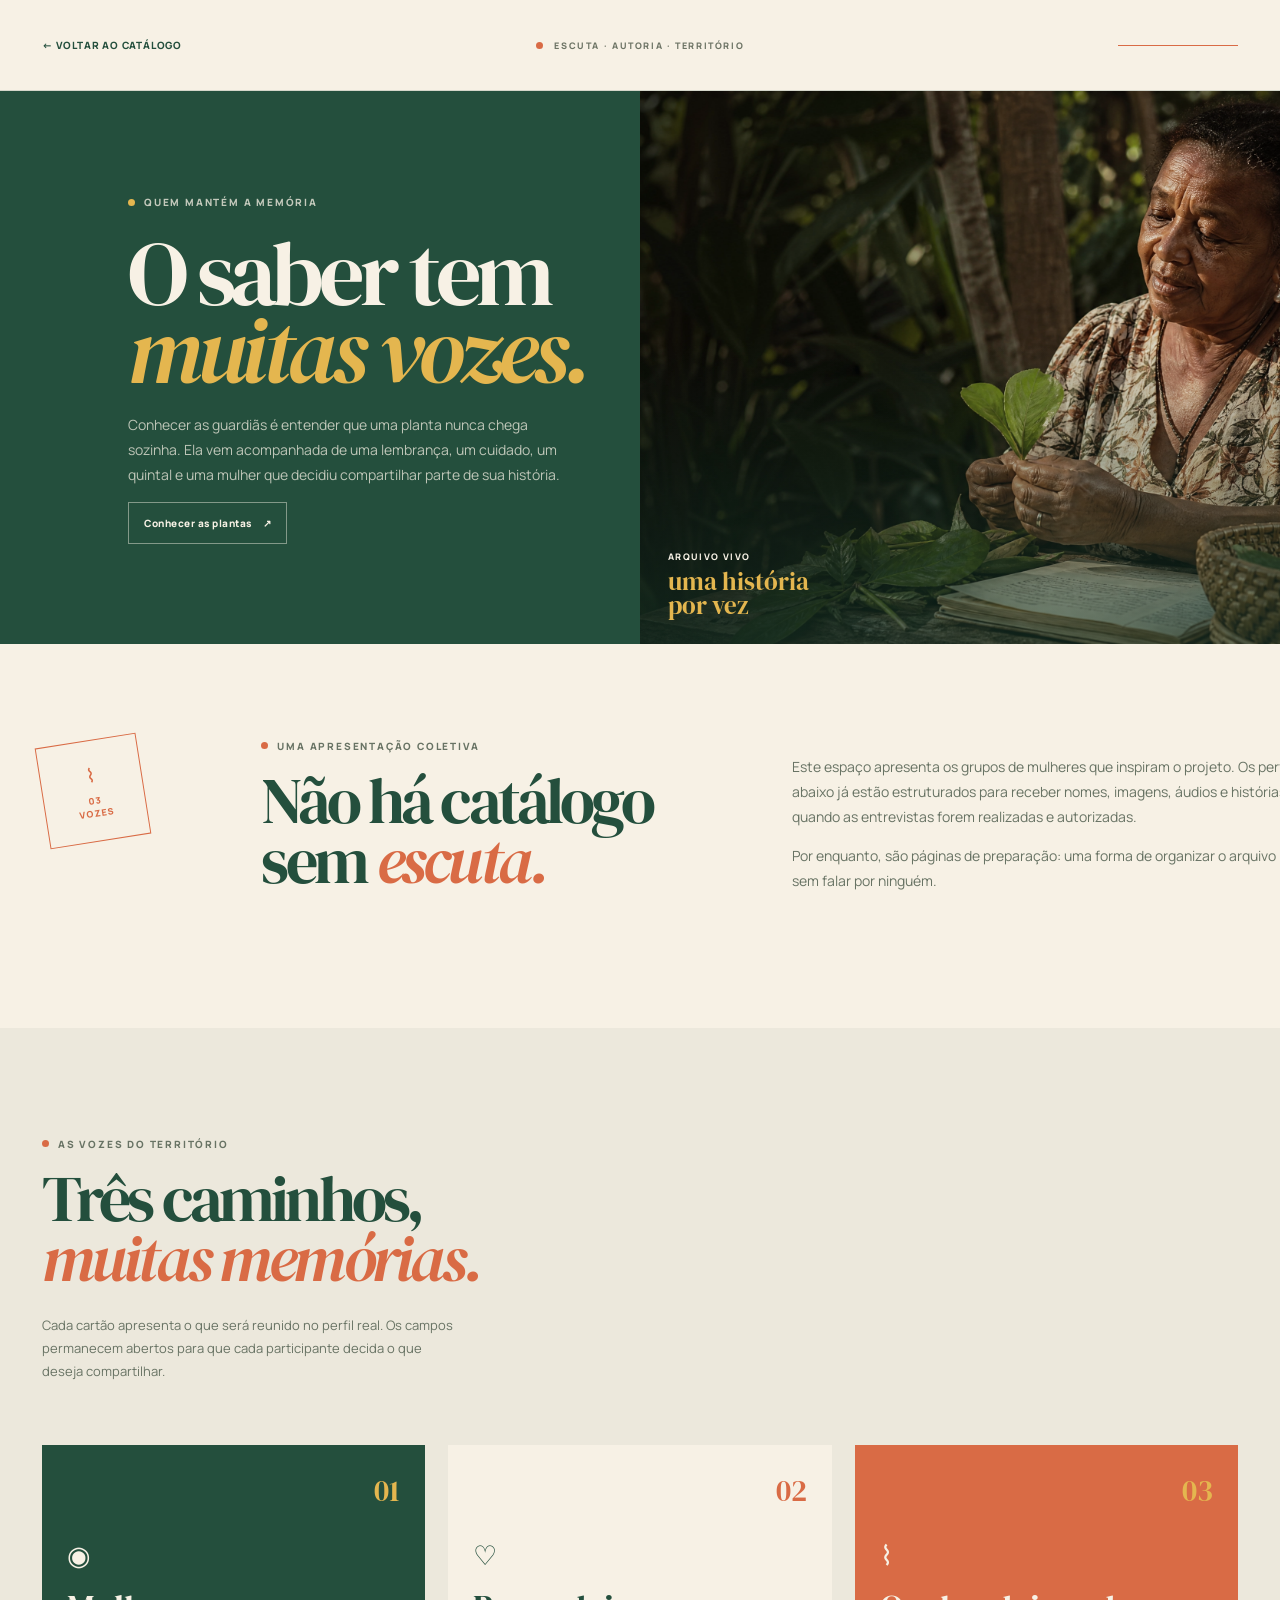
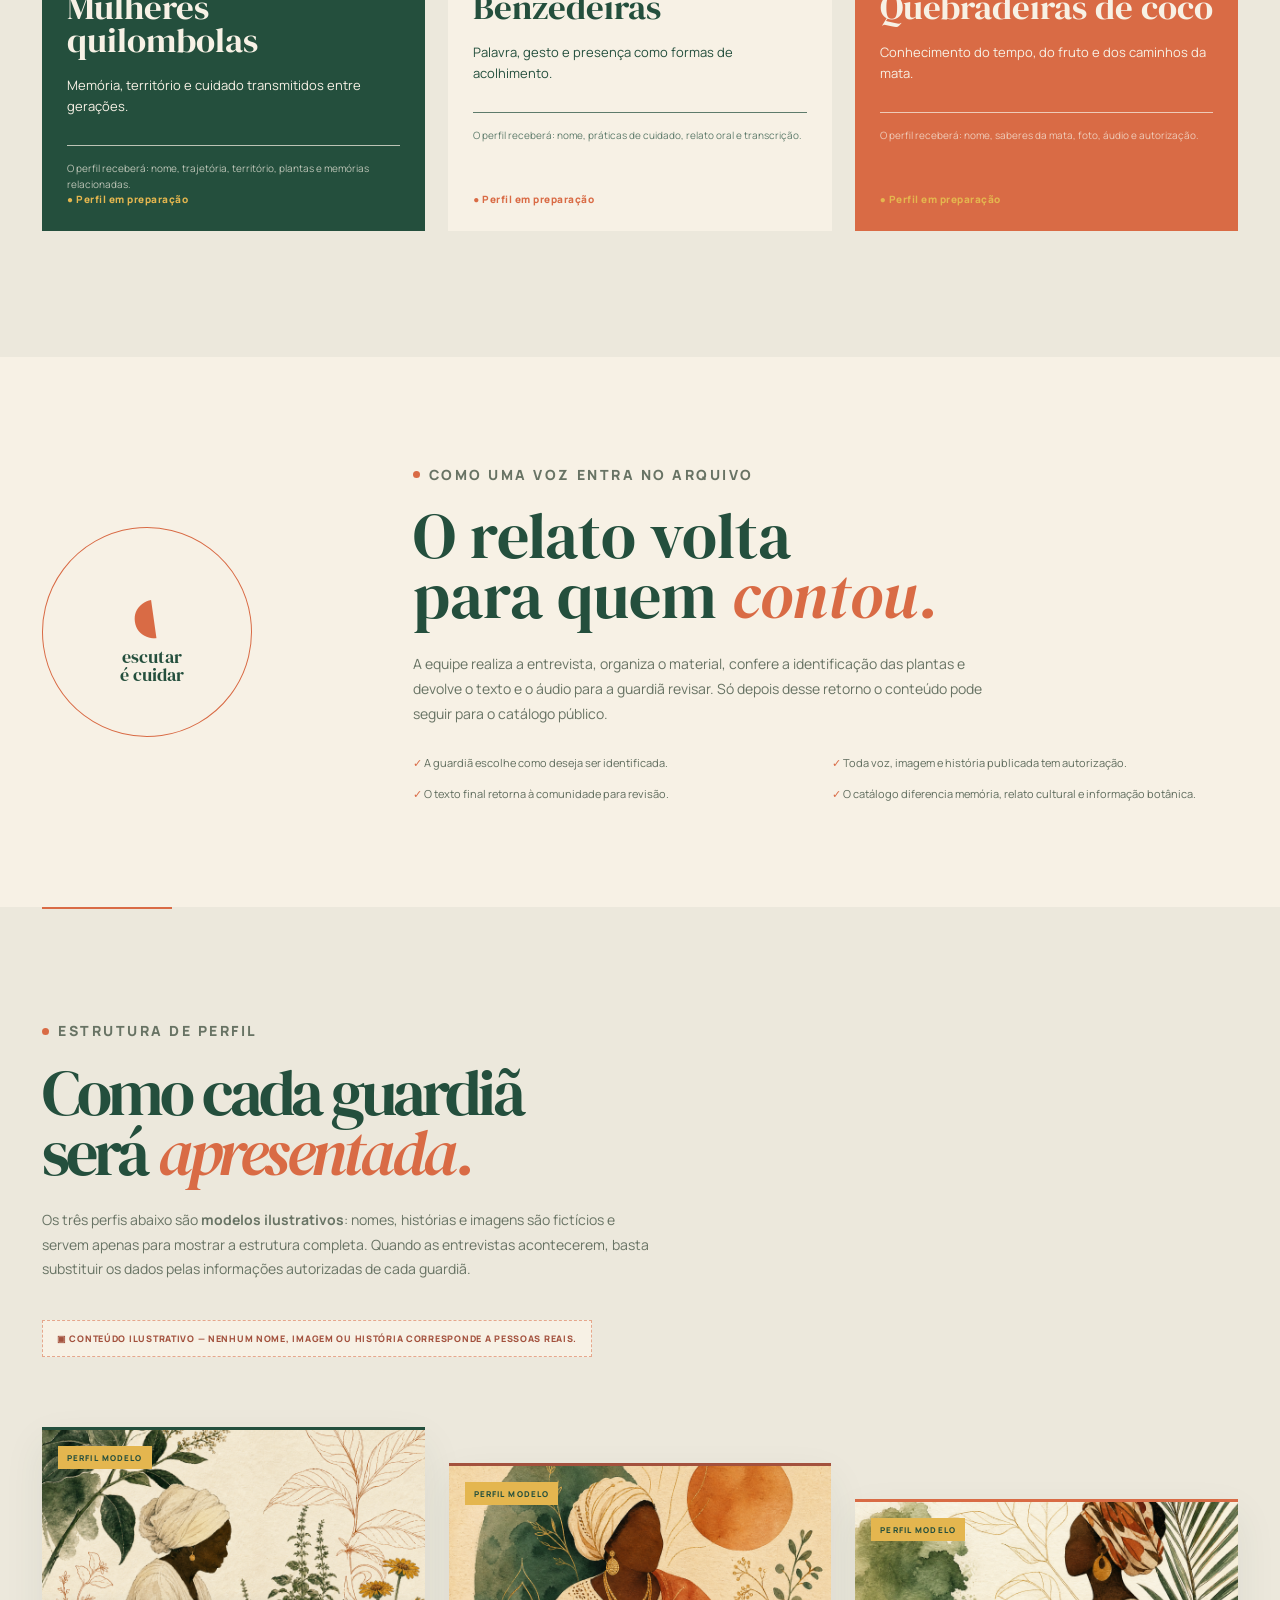
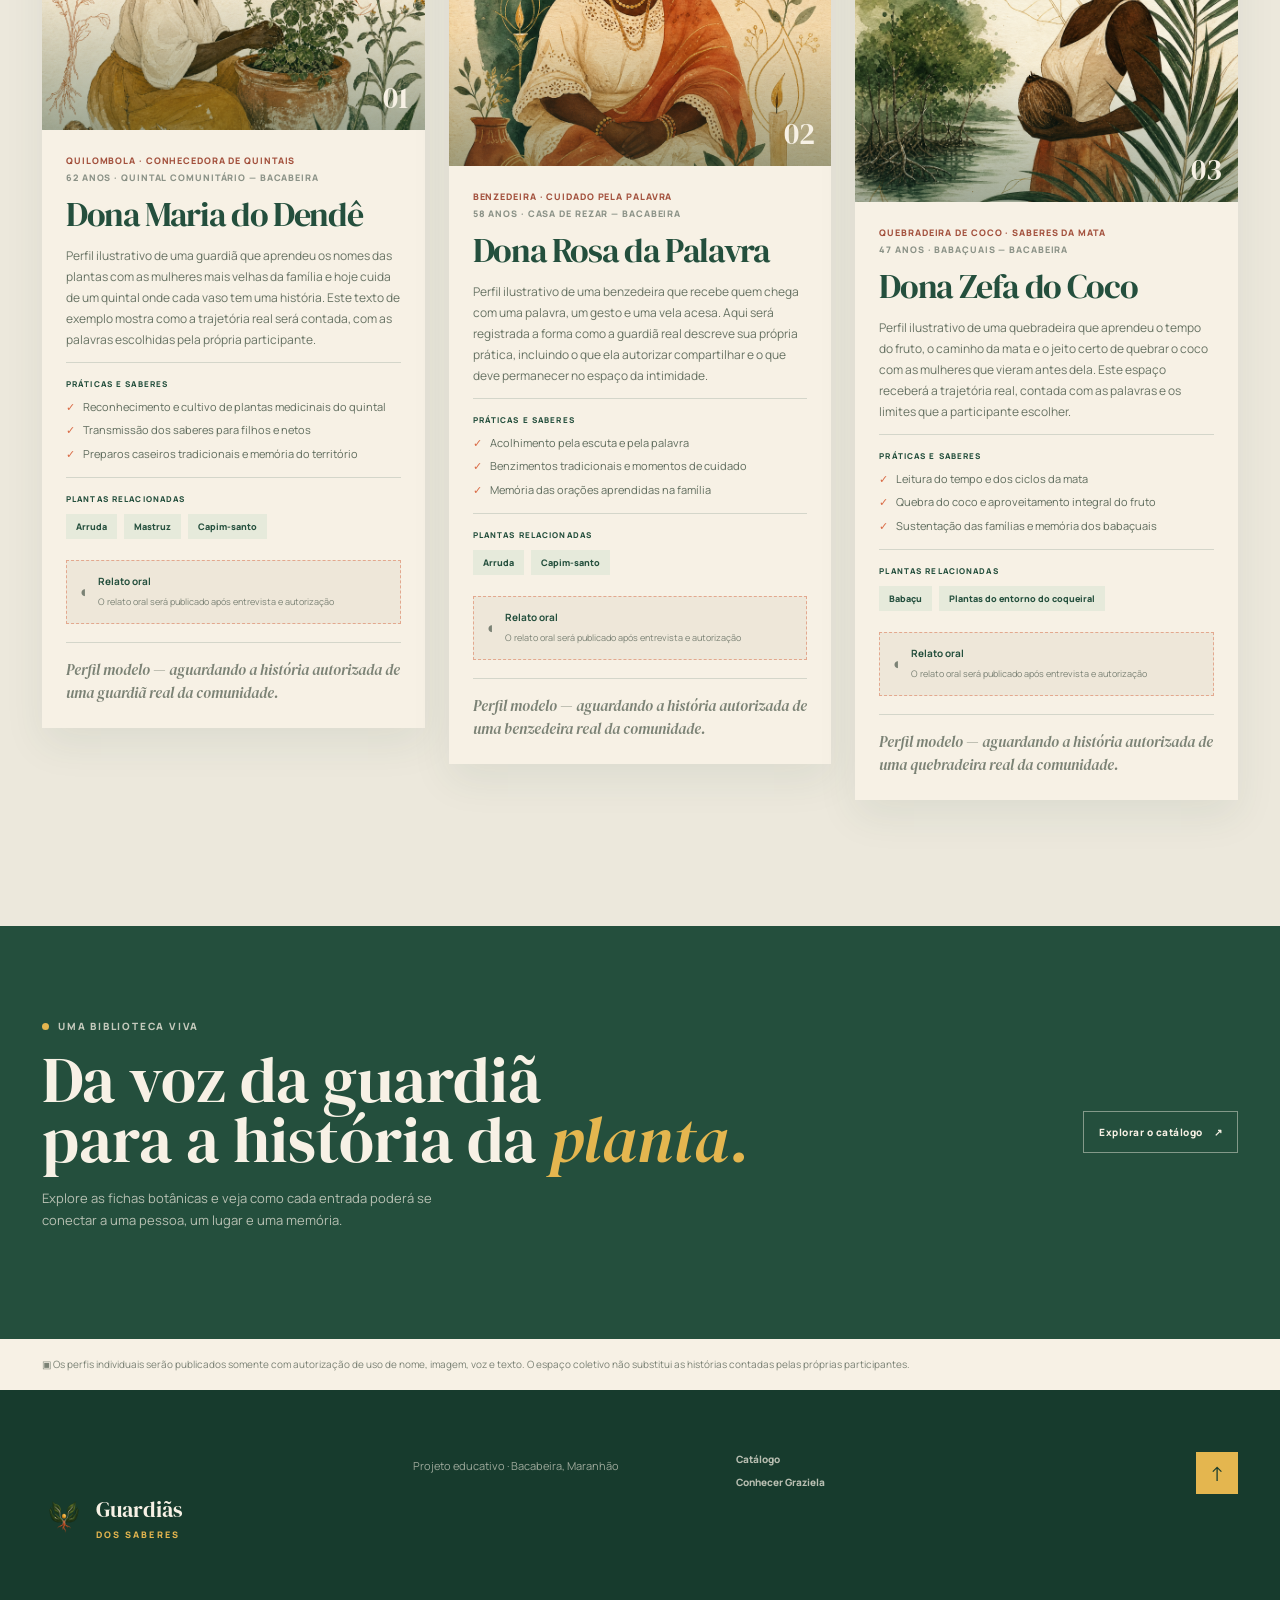
==== guardias.html @ c17b9c94 "primeiro commit do projeto guardias" ====
<!doctype html>
<html lang="pt-BR">
  <head>
    <meta charset="UTF-8" />
    <meta name="viewport" content="width=device-width, initial-scale=1" />
    <meta name="description" content="Perfis e saberes das Guardiãs dos Saberes." />
    <title>As Guardiãs · Guardiãs dos Saberes</title>
    <link rel="preconnect" href="https://fonts.googleapis.com" />
    <link rel="preconnect" href="https://fonts.gstatic.com" crossorigin />
    <link href="https://fonts.googleapis.com/css2?family=DM+Serif+Display:ital@0;1&family=Manrope:wght@400;500;600;700;800&display=swap" rel="stylesheet" />
    <link rel="stylesheet" href="css/style.css" />
  </head>
  <body data-page="guardias">
    <header class="sub-header"><a href="index.html" class="back-link">← Voltar ao catálogo</a><span><i></i> Escuta · autoria · território</span><b></b></header>
    <main>
      <section class="sub-hero guardias-hero">
        <div><p class="eyebrow eyebrow-light"><i></i> Quem mantém a memória</p><h1>O saber tem<br /><em>muitas vozes.</em></h1><p>Conhecer as guardiãs é entender que uma planta nunca chega sozinha. Ela vem acompanhada de uma lembrança, um cuidado, um quintal e uma mulher que decidiu compartilhar parte de sua história.</p><a class="outline-button" href="index.html#catalogo">Conhecer as plantas <span>↗</span></a></div>
        <figure><img src="assets/guardias-hero.jpg" alt="Mulher segurando uma folha em um quintal" /><figcaption><span>ARQUIVO VIVO</span><strong>uma história<br />por vez</strong></figcaption></figure>
      </section>

      <section class="guardias-intro"><div class="intro-seal">⌇<br /><span>03<br />VOZES</span></div><div><p class="eyebrow"><i></i> Uma apresentação coletiva</p><h2>Não há catálogo<br />sem <em>escuta.</em></h2></div><div><p>Este espaço apresenta os grupos de mulheres que inspiram o projeto. Os perfis abaixo já estão estruturados para receber nomes, imagens, áudios e histórias quando as entrevistas forem realizadas e autorizadas.</p><p>Por enquanto, são páginas de preparação: uma forma de organizar o arquivo sem falar por ninguém.</p></div></section>

      <!-- CARTÕES COLETIVOS: altere os textos gerais dos grupos nesta área. -->
      <section class="voices-section"><div class="section-copy"><p class="eyebrow"><i></i> As vozes do território</p><h2>Três caminhos,<br /><em>muitas memórias.</em></h2><p>Cada cartão apresenta o que será reunido no perfil real. Os campos permanecem abertos para que cada participante decida o que deseja compartilhar.</p></div><div class="voice-cards"><article class="voice-card green"><b>01</b><span>◉</span><h3>Mulheres quilombolas</h3><p>Memória, território e cuidado transmitidos entre gerações.</p><small>O perfil receberá: nome, trajetória, território, plantas e memórias relacionadas.</small><em>● Perfil em preparação</em></article><article class="voice-card paper"><b>02</b><span>♡</span><h3>Benzedeiras</h3><p>Palavra, gesto e presença como formas de acolhimento.</p><small>O perfil receberá: nome, práticas de cuidado, relato oral e transcrição.</small><em>● Perfil em preparação</em></article><article class="voice-card clay"><b>03</b><span>⌇</span><h3>Quebradeiras de coco</h3><p>Conhecimento do tempo, do fruto e dos caminhos da mata.</p><small>O perfil receberá: nome, saberes da mata, foto, áudio e autorização.</small><em>● Perfil em preparação</em></article></div></section>

      <section class="listening-section"><div class="listening-mark">◖<span>escutar<br />é cuidar</span></div><div><p class="eyebrow"><i></i> Como uma voz entra no arquivo</p><h2>O relato volta<br />para quem <em>contou.</em></h2><p>A equipe realiza a entrevista, organiza o material, confere a identificação das plantas e devolve o texto e o áudio para a guardiã revisar. Só depois desse retorno o conteúdo pode seguir para o catálogo público.</p><div class="principles"><span>✓ A guardiã escolhe como deseja ser identificada.</span><span>✓ Toda voz, imagem e história publicada tem autorização.</span><span>✓ O texto final retorna à comunidade para revisão.</span><span>✓ O catálogo diferencia memória, relato cultural e informação botânica.</span></div></div></section>

      <!-- ==========================================================
        PERFIS MODELO
        NÃO coloque um cartão novo manualmente neste HTML. O JavaScript
        cria todos os perfis a partir do array MODEL_PROFILES em js/app.js.
        Para adicionar uma guardiã, copie um objeto nesse array.
      =========================================================== -->
      <section class="profiles-section" id="perfis"><div class="profiles-heading"><p class="eyebrow"><i></i> Estrutura de perfil</p><h2>Como cada guardiã<br />será <em>apresentada.</em></h2><p>Os três perfis abaixo são <strong>modelos ilustrativos</strong>: nomes, histórias e imagens são fictícios e servem apenas para mostrar a estrutura completa. Quando as entrevistas acontecerem, basta substituir os dados pelas informações autorizadas de cada guardiã.</p><span>▣ Conteúdo ilustrativo — nenhum nome, imagem ou história corresponde a pessoas reais.</span></div><div class="profile-grid" id="profile-grid"></div></section>

      <section class="guardias-cta"><div><p class="eyebrow eyebrow-light"><i></i> Uma biblioteca viva</p><h2>Da voz da guardiã<br />para a história da <em>planta.</em></h2><p>Explore as fichas botânicas e veja como cada entrada poderá se conectar a uma pessoa, um lugar e uma memória.</p></div><a class="outline-button" href="index.html#catalogo">Explorar o catálogo <span>↗</span></a></section>
      <section class="source-note">▣ Os perfis individuais serão publicados somente com autorização de uso de nome, imagem, voz e texto. O espaço coletivo não substitui as histórias contadas pelas próprias participantes.</section>
    </main>
    <footer class="site-footer"><div class="footer-grid"><a class="brand brand-light" href="index.html"><img src="assets/guardias-mark.png" alt="" /><span><strong>Guardiãs</strong><em>dos Saberes</em></span></a><p>Projeto educativo · Bacabeira, Maranhão</p><nav><a href="index.html#catalogo">Catálogo</a><a href="graziela.html">Conhecer Graziela</a></nav><a class="footer-top" href="#">↑</a></div></footer>
    <script src="js/app.js"></script>
  </body>
</html>
---- css/style.css ----
/* ==============================================================
   GUARDIÃS DOS SABERES — FOLHA DE ESTILOS
   Paleta e identidade visual: altere as variáveis abaixo para mudar
   cores globais. Os blocos seguintes estão organizados por página.
================================================================ */
:root { --forest:#244f3d; --deep:#173b2d; --paper:#f7f1e5; --mist:#ece8dc; --clay:#d96b45; --seed:#e4b64f; --ink:#5f6c5d; --line:rgba(36,79,61,.16); --serif:"DM Serif Display",Georgia,serif; --sans:"Manrope",Arial,sans-serif; --ease:cubic-bezier(.23,1,.32,1); }
* { box-sizing:border-box; }
[hidden] { display:none !important; }
html { scroll-behavior:smooth; }
body { margin:0; color:var(--forest); background:var(--paper); font-family:var(--sans); -webkit-font-smoothing:antialiased; }
img { max-width:100%; }
a { color:inherit; text-decoration:none; }
button,input { font:inherit; }
button { cursor:pointer; }
.skip-link { position:fixed; top:-60px; left:16px; z-index:99; padding:10px 14px; background:var(--paper); border:1px solid var(--forest); }
.skip-link:focus { top:16px; }
.eyebrow { display:flex; align-items:center; gap:9px; margin:0; color:#687364; font-size:10px; font-weight:800; letter-spacing:.18em; line-height:1.2; text-transform:uppercase; }
.eyebrow i { width:7px; height:7px; display:block; flex:0 0 auto; border-radius:50%; background:var(--clay); }
.eyebrow-light { color:rgba(247,241,229,.76); }.eyebrow-light i { background:var(--seed); }
.text-link { display:inline-flex; align-items:center; gap:8px; padding:0; border:0; background:transparent; color:var(--clay); font-size:11px; font-weight:900; letter-spacing:.06em; }.text-link:hover { gap:12px; color:var(--forest); }
.outline-button,.primary-button { display:inline-flex; align-items:center; gap:11px; padding:13px 15px; border:1px solid rgba(247,241,229,.45); color:var(--paper); font-size:10px; font-weight:900; letter-spacing:.05em; }.outline-button:hover,.primary-button:hover { background:var(--seed); border-color:var(--seed); color:var(--deep); }

/* ==============================================================
   CABEÇALHO E NAVEGAÇÃO
================================================================ */
.site-header { background:var(--paper); position:relative; z-index:20; }.top-note { height:28px; display:flex; justify-content:center; align-items:center; gap:13px; color:#69725f; font-size:9px; font-weight:800; letter-spacing:.22em; text-transform:uppercase; }.top-note span { width:30px; height:1px; background:var(--clay); }.top-note span:last-child { width:50px; opacity:.4; }
.nav-shell { min-height:84px; max-width:1380px; margin:auto; padding:15px 42px 17px; display:flex; align-items:center; gap:28px; border-bottom:1px solid var(--line); }.brand { display:inline-flex; align-items:center; gap:10px; }.brand img { width:44px; height:44px; object-fit:contain; }.brand span { display:flex; flex-direction:column; line-height:.9; }.brand strong { font:400 22px var(--serif); }.brand em { margin-top:7px; color:var(--clay); font-size:9px; font-style:normal; font-weight:800; letter-spacing:.23em; text-transform:uppercase; }.main-nav { display:flex; align-items:center; gap:25px; margin-left:auto; }.main-nav a { color:#5f6c5d; font-size:10px; font-weight:800; letter-spacing:.05em; }.main-nav a:hover { color:var(--clay); }.main-nav b { color:var(--clay); font-size:9px; }.nav-cta { padding:12px 15px; background:var(--forest); color:var(--paper); font-size:10px; font-weight:800; letter-spacing:.05em; }.nav-cta:hover { background:var(--clay); }.nav-toggle { display:none; border:0; background:transparent; color:var(--forest); font-size:25px; }

/* ==============================================================
   PÁGINA INICIAL — HERO E INTRODUÇÃO
================================================================ */
.hero { min-height:690px; display:grid; grid-template-columns:47% 53%; background:var(--forest); color:var(--paper); }.hero-copy { padding:106px 6vw 84px max(42px,calc((100vw - 1296px)/2)); }.hero h1,.intro-section h2,.section-head h2,.guardians-callout h2,.method-head h2,.graziela-callout h2 { margin:30px 0 23px; max-width:590px; font:400 clamp(54px,6.2vw,91px)/.91 var(--serif); letter-spacing:-.055em; }.hero h1 em,.section-head h2 em,.guardians-callout h2 em,.method-head h2 em,.graziela-callout h2 em { color:var(--seed); font-style:italic; }.hero-text { max-width:410px; margin:0; color:rgba(247,241,229,.75); font-size:14px; line-height:1.75; }.hero-link { display:inline-flex; align-items:center; gap:14px; margin-top:45px; color:var(--paper); font-size:11px; font-weight:900; letter-spacing:.07em; }.hero-link span { width:36px; height:36px; display:grid; place-items:center; border:1px solid rgba(247,241,229,.42); font-size:22px; }.hero-link:hover span { background:var(--seed); border-color:var(--seed); color:var(--forest); }
.hero-photo { position:relative; min-height:690px; overflow:hidden; background:#b8c0a7; }.hero-photo>img { width:100%; height:100%; position:absolute; inset:0; object-fit:cover; object-position:54% center; filter:saturate(.82) contrast(.97); }.hero-photo-shade { position:absolute; inset:0; background:linear-gradient(90deg,rgba(36,79,61,.54),transparent 38%),linear-gradient(0deg,rgba(18,44,33,.42),transparent 35%); }.hero-leaf { position:absolute; top:12%; right:25%; color:var(--paper); font-size:52px; transform:rotate(-23deg); }.hero-caption { position:absolute; left:40px; bottom:42px; display:flex; align-items:end; gap:12px; font-size:10px; font-weight:900; letter-spacing:.08em; text-transform:uppercase; }.hero-caption b { color:var(--seed); font:400 24px var(--serif); }.hero-stat { position:absolute; right:0; bottom:0; width:215px; padding:23px 24px 20px; background:var(--paper); color:var(--forest); }.hero-stat small { color:#6d7465; font-size:9px; font-weight:800; letter-spacing:.14em; text-transform:uppercase; }.hero-stat strong { display:block; margin:18px 0; font-size:10px; letter-spacing:.06em; text-transform:uppercase; }.hero-stat strong b { margin-right:9px; color:var(--clay); font:400 47px/.75 var(--serif); letter-spacing:-.05em; }.hero-stat span { display:block; padding-top:12px; border-top:1px solid var(--line); color:#6d7465; font-size:9px; font-weight:800; }
.intro-section { max-width:1280px; margin:auto; padding:102px 42px 108px; display:grid; grid-template-columns:17% 42% 41%; align-items:start; }.intro-seal { width:102px; height:102px; display:grid; place-content:center; text-align:center; border:1px solid var(--clay); color:var(--clay); font-size:19px; transform:rotate(-9deg); }.intro-seal span { margin-top:6px; font-size:9px; font-weight:900; letter-spacing:.12em; }.intro-section h2 { margin:18px 0 0; color:var(--forest); font-size:clamp(38px,4.1vw,59px); }.intro-copy { max-width:415px; padding-top:10px; }.intro-copy p { margin:0 0 25px; color:#687364; font-size:15px; line-height:1.8; }

/* ==============================================================
   CATÁLOGO — o conteúdo dos cartões é criado em js/app.js
================================================================ */
.catalog-section { position:relative; padding:108px max(42px,calc((100vw - 1296px)/2)) 120px; background:var(--mist); }.catalog-section:before,.profiles-section:before,.timeline-section:before { content:""; position:absolute; top:0; left:max(42px,calc((100vw - 1296px)/2)); width:130px; border-top:2px solid var(--clay); }.section-head { display:flex; justify-content:space-between; align-items:end; }.section-head h2 { margin:18px 0 0; color:var(--forest); font-size:clamp(46px,5.2vw,75px); }.section-head h2 em { color:var(--clay); }.section-aside { color:#6d7465; font-size:10px; font-weight:900; letter-spacing:.14em; line-height:1.4; text-align:right; text-transform:uppercase; }.section-aside b { color:var(--clay); font:400 29px var(--serif); }
.catalog-toolbar { display:flex; justify-content:space-between; gap:30px; margin:63px 0 34px; padding-bottom:15px; border-bottom:1px solid var(--line); }.search-box { min-width:min(100%,420px); display:flex; align-items:center; gap:12px; color:var(--forest); }.search-box span { font-size:22px; }.search-box input { width:100%; border:0; outline:0; background:transparent; color:var(--forest); font-size:12px; }.search-box input::placeholder { color:#8b9287; }.search-box button { border:0; background:transparent; color:#7b8275; font-size:22px; }.filter-tabs { display:flex; gap:20px; overflow:auto; }.filter-tabs button { padding:8px 0; border:0; border-bottom:2px solid transparent; background:transparent; color:#7b8275; font-size:10px; font-weight:900; letter-spacing:.08em; white-space:nowrap; }.filter-tabs button.active { border-color:var(--clay); color:var(--forest); }
.catalog-grid { display:grid; grid-template-columns:repeat(3,minmax(0,1fr)); gap:22px; }.plant-card { min-width:0; background:var(--paper); transition:transform .25s var(--ease),box-shadow .25s var(--ease); }.plant-card:nth-child(2) { margin-top:38px; }.plant-card:nth-child(3) { margin-top:76px; }.plant-card:hover { transform:translateY(-6px); box-shadow:0 18px 35px rgba(36,79,61,.12); }.plant-image { position:relative; height:250px; overflow:hidden; background:#b8c0a7; }.plant-image img { width:100%; height:100%; object-fit:cover; transition:transform .45s var(--ease); }.plant-card:hover .plant-image img { transform:scale(1.03); }.plant-image:after { content:""; position:absolute; inset:0; background:linear-gradient(0deg,rgba(23,59,45,.52),transparent 45%); }.plant-image small { position:absolute; z-index:1; top:18px; left:19px; color:var(--paper); font-size:9px; font-weight:900; letter-spacing:.18em; }.plant-open { position:absolute; z-index:1; right:16px; bottom:16px; width:38px; height:38px; border:0; background:var(--paper); color:var(--forest); font-size:18px; }.plant-open:hover { background:var(--clay); color:var(--paper); }.plant-body { padding:23px 24px 26px; }.plant-meta { display:flex; justify-content:space-between; gap:12px; align-items:center; }.status { padding:5px 8px; font-size:8px; font-weight:900; letter-spacing:.08em; text-transform:uppercase; }.status.warm { color:#a05639; background:#f1ddc7; }.status.green { color:#52705a; background:#d7e1d2; }.status.clay { color:#a3513d; background:#ecd2c8; }.plant-meta em { color:#8b9287; font-size:9px; }.plant-body h3 { margin:27px 0 2px; font:400 34px/1 var(--serif); letter-spacing:-.04em; }.scientific { margin:0; color:#7b8275; font-size:12px; font-style:italic; }.plant-body p:not(.scientific) { min-height:66px; margin:20px 0 25px; color:#687364; font-size:12px; line-height:1.65; }.open-link { border:0; background:transparent; color:var(--clay); font-size:11px; font-weight:900; letter-spacing:.06em; }.open-link:hover { color:var(--forest); }.catalog-footer { display:flex; justify-content:space-between; gap:20px; margin-top:47px; padding-top:18px; border-top:1px solid var(--line); color:#7b8275; font-size:9px; letter-spacing:.05em; }.catalog-footer span i { width:7px; height:7px; display:inline-block; margin-right:8px; border-radius:50%; background:var(--clay); }.empty-state { padding:45px; color:#687364; text-align:center; }.empty-state h3 { margin:10px; font:400 28px var(--serif); color:var(--forest); }.empty-state button { border:0; background:transparent; color:var(--clay); font-weight:800; }

/* MODAIS DE PLANTA E QR CODE */
.modal-backdrop { position:fixed; z-index:70; inset:0; display:grid; place-items:center; padding:25px; background:rgba(16,39,29,.72); backdrop-filter:blur(8px); }.plant-modal { width:min(900px,100%); max-height:calc(100vh - 50px); display:grid; grid-template-columns:43% 57%; position:relative; overflow:auto; background:var(--paper); box-shadow:0 25px 80px rgba(12,31,23,.4); }.modal-close { position:absolute; z-index:4; top:15px; right:15px; width:36px; height:36px; border:0; background:var(--paper); color:var(--forest); font-size:23px; }.modal-close:hover { background:var(--clay); color:var(--paper); }.plant-modal-image { min-height:500px; position:relative; }.plant-modal-image img { width:100%; height:100%; object-fit:cover; }.plant-modal-image:after { content:""; position:absolute; inset:0; background:linear-gradient(0deg,rgba(23,59,45,.55),transparent 48%); }.plant-modal-image div { position:absolute; z-index:2; left:24px; right:24px; bottom:24px; display:flex; justify-content:space-between; color:var(--paper); font-size:9px; font-weight:900; letter-spacing:.15em; }.plant-modal-image b { padding:13px 9px; background:var(--paper); color:var(--forest); }.plant-modal-content { padding:52px 47px 39px; }.plant-modal-content h2,.qr-modal h2 { margin:22px 0 3px; font:400 54px/.9 var(--serif); letter-spacing:-.05em; }.plant-modal-content h2+em { color:#7b8275; font-size:12px; }.modal-lead { margin:27px 0; color:#687364; font-size:14px; line-height:1.7; }.modal-data { display:grid; grid-template-columns:repeat(2,1fr); gap:13px; padding:18px 0; border-block:1px solid var(--line); }.modal-data div { display:flex; flex-direction:column; gap:7px; }.modal-data span { color:#8b9287; font-size:9px; font-weight:900; letter-spacing:.07em; text-transform:uppercase; }.modal-data b { font-size:11px; line-height:1.35; }.modal-alert { display:flex; gap:11px; margin:22px 0; padding:14px; background:#e6eadb; color:#52705a; font-size:10px; line-height:1.55; }.audio-pending { display:flex; align-items:center; gap:11px; margin:18px 0; padding:13px 14px; border:1px dashed rgba(217,107,69,.5); background:#eee7d9; }.audio-pending b { display:block; font-size:10px; }.audio-pending span { color:#7b8275; font-size:9px; }.audio-pending em { margin-left:auto; color:#a05639; font-size:8px; font-style:normal; font-weight:900; letter-spacing:.1em; }.audio-native { width:100%; margin:18px 0; }.qr-button { display:inline-flex; gap:8px; border:1px solid rgba(36,79,61,.3); padding:12px 14px; background:transparent; color:var(--forest); font-size:10px; font-weight:900; }.qr-button:hover { background:var(--clay); border-color:var(--clay); color:var(--paper); }.qr-modal { position:relative; width:min(410px,100%); padding:47px 38px 34px; background:var(--paper); text-align:center; }.qr-modal h2 { font-size:43px; }.qr-modal h2 em { color:var(--clay); }.qr-modal p { color:#687364; font-size:12px; line-height:1.6; }.qr-modal img { width:220px; max-width:100%; margin:16px auto; }.qr-modal code { display:block; overflow-wrap:anywhere; color:#7b8275; font-size:9px; }.toast { position:fixed; right:20px; bottom:20px; z-index:90; max-width:300px; padding:13px 16px; background:var(--forest); color:var(--paper); font-size:11px; box-shadow:0 14px 35px rgba(0,0,0,.2); opacity:0; transform:translateY(12px); pointer-events:none; transition:.2s var(--ease); }.toast.show { opacity:1; transform:translateY(0); }

/* CHAMADAS DA PÁGINA INICIAL */
.guardians-callout { display:grid; grid-template-columns:42% 58%; background:var(--deep); color:var(--paper); }.guardians-callout>div:first-child { padding:102px max(42px,calc((100vw - 1296px)/2)) 99px; }.guardians-callout h2 { font-size:clamp(52px,5.2vw,76px); }.guardians-callout>div:first-child>p:not(.eyebrow) { max-width:350px; color:rgba(247,241,229,.67); font-size:13px; line-height:1.78; }.voice-strip { display:grid; grid-template-columns:repeat(3,1fr); align-items:end; gap:15px; padding:50px max(42px,calc((100vw - 1296px)/2)) 50px 0; background:rgba(255,255,255,.025); }.voice-strip article { min-height:306px; padding:24px 21px; display:flex; flex-direction:column; border:1px solid rgba(247,241,229,.24); }.voice-strip article.clay { background:#a9513e; border-color:#a9513e; }.voice-strip b { align-self:end; color:var(--seed); font:400 23px var(--serif); }.voice-strip span { margin-top:28px; color:var(--seed); font-size:28px; }.voice-strip h3 { margin:auto 0 18px; font:400 27px/.96 var(--serif); }.voice-strip h3 em { color:var(--seed); }.voice-strip p { margin:0; padding-top:14px; border-top:1px solid rgba(247,241,229,.3); color:rgba(247,241,229,.64); font-size:10px; line-height:1.55; }
.method-section { max-width:1296px; margin:auto; padding:112px 42px 118px; }.method-head { display:grid; grid-template-columns:27% 35% 38%; align-items:end; }.method-head h2 { margin:18px 0 0; color:var(--forest); font-size:clamp(46px,5vw,70px); }.method-head h2 em { color:var(--clay); }.method-head>p { max-width:350px; margin:0 0 4px 28px; color:#687364; font-size:13px; line-height:1.75; }.method-steps { display:grid; grid-template-columns:repeat(4,1fr); gap:25px; margin-top:74px; }.method-steps article { position:relative; min-height:236px; }.method-steps b { display:block; margin-bottom:39px; color:var(--clay); font:400 22px var(--serif); }.method-steps span { width:58px; height:58px; display:grid; place-items:center; margin-bottom:25px; border:1px solid var(--forest); font-size:23px; }.method-steps h3 { margin:0 0 9px; font:400 27px var(--serif); }.method-steps p { max-width:210px; margin:0; color:#687364; font-size:11px; line-height:1.65; }.method-note { margin-top:62px; padding-top:17px; border-top:1px solid var(--line); color:#6d7465; font-size:10px; }.graziela-callout { min-height:430px; display:grid; grid-template-columns:30% 31% 39%; align-items:center; padding:61px max(42px,calc((100vw - 1296px)/2)); background:#dce1cc; }.graziela-initial { width:270px; height:270px; display:grid; place-items:center; border-radius:50%; background:var(--clay); color:var(--paper); font:italic 138px var(--serif); }.graziela-callout h2 { margin:17px 0 20px; color:var(--forest); font-size:clamp(50px,5.2vw,74px); }.graziela-callout h2 em { color:var(--clay); }.graziela-callout p:not(.eyebrow) { max-width:290px; color:#657061; font-size:13px; line-height:1.7; }.graziela-callout blockquote { margin:0; padding-left:55px; border-left:1px solid var(--line); color:var(--forest); font:400 28px/1.03 var(--serif); }.graziela-callout blockquote small { display:block; margin-top:18px; color:#6d7465; font:800 9px var(--sans); letter-spacing:.08em; text-transform:uppercase; }

/* ==============================================================
   PÁGINA DAS GUARDIÃS
================================================================ */
.sub-header { max-width:1380px; min-height:91px; margin:auto; padding:20px 42px; display:grid; grid-template-columns:1fr auto 1fr; align-items:center; border-bottom:1px solid var(--line); }.back-link { font-size:10px; font-weight:900; letter-spacing:.08em; text-transform:uppercase; }.back-link:hover { color:var(--clay); }.sub-header span { color:#6d7465; font-size:9px; font-weight:900; letter-spacing:.18em; text-transform:uppercase; }.sub-header span i { display:inline-block; width:7px; height:7px; margin-right:8px; border-radius:50%; background:var(--clay); }.sub-header b { justify-self:end; width:120px; border-top:1px solid var(--clay); }.sub-hero { display:grid; grid-template-columns:50% 50%; background:var(--forest); color:var(--paper); }.sub-hero>div { padding:105px max(42px,calc((100vw - 1296px)/2)) 100px 10vw; }.sub-hero h1 { margin:27px 0 23px; font:400 clamp(60px,7vw,92px)/.86 var(--serif); letter-spacing:-.06em; }.sub-hero h1 em { color:var(--seed); }.sub-hero>div>p:not(.eyebrow) { max-width:440px; color:rgba(247,241,229,.73); font-size:14px; line-height:1.8; }.sub-hero figure { min-height:520px; position:relative; margin:0; overflow:hidden; }.sub-hero figure>img { width:100%; height:100%; position:absolute; object-fit:cover; filter:saturate(.8); }.sub-hero figure:after { content:""; position:absolute; inset:0; background:linear-gradient(0deg,rgba(23,59,45,.55),transparent 55%); }.sub-hero figcaption { position:absolute; z-index:2; left:28px; bottom:26px; display:flex; flex-direction:column; gap:7px; }.sub-hero figcaption span { font-size:9px; letter-spacing:.15em; font-weight:900; }.sub-hero figcaption strong { color:var(--seed); font:400 25px/.95 var(--serif); }
.guardias-intro { max-width:1280px; margin:auto; padding:96px 42px 112px; display:grid; grid-template-columns:16% 42% 42%; gap:28px; }.guardias-intro h2,.section-copy h2,.profiles-heading h2 { margin:19px 0 25px; font:400 clamp(42px,5vw,70px)/.94 var(--serif); letter-spacing:-.06em; }.guardias-intro h2 em,.section-copy h2 em,.profiles-heading h2 em { color:var(--clay); }.guardias-intro>div:last-child p { color:#687364; font-size:14px; line-height:1.8; }.voices-section { padding:110px max(42px,calc((100vw - 1296px)/2)) 126px; background:var(--mist); }.section-copy { max-width:600px; }.section-copy>p:last-child { max-width:420px; color:#687364; font-size:13px; line-height:1.75; }.voice-cards { display:grid; grid-template-columns:repeat(3,1fr); gap:23px; margin-top:62px; }.voice-card { min-height:360px; padding:25px; display:flex; flex-direction:column; }.voice-card.green { background:var(--forest); color:var(--paper); }.voice-card.paper { background:var(--paper); color:var(--forest); }.voice-card.clay { background:var(--clay); color:var(--paper); }.voice-card b { align-self:end; color:var(--clay); font:400 30px var(--serif); }.voice-card.green b,.voice-card.clay b { color:var(--seed); }.voice-card>span { margin-top:25px; font-size:27px; }.voice-card h3 { margin:18px 0; font:400 35px/.95 var(--serif); }.voice-card p { min-height:50px; margin:0; font-size:13px; line-height:1.65; }.voice-card small { margin-top:20px; padding-top:15px; border-top:1px solid currentColor; opacity:.72; font-size:10px; line-height:1.55; }.voice-card em { margin-top:auto; color:var(--seed); font-size:10px; font-style:normal; font-weight:900; letter-spacing:.05em; }.voice-card.paper em { color:var(--clay); }.listening-section { max-width:1280px; margin:auto; padding:105px 42px; display:grid; grid-template-columns:31% 69%; align-items:center; }.listening-mark { width:210px; height:210px; display:grid; place-content:center; border:1px solid var(--clay); border-radius:50%; color:var(--clay); text-align:center; font-size:50px; transform:rotate(-8deg); }.listening-mark span { display:block; color:var(--forest); font:400 18px/1 var(--serif); transform:rotate(8deg); }.listening-section h2 { margin:19px 0 24px; font:400 clamp(42px,5vw,70px)/.94 var(--serif); }.listening-section h2 em { color:var(--clay); }.listening-section>div:last-child>p { max-width:600px; color:#687364; font-size:14px; line-height:1.8; }.principles { display:grid; grid-template-columns:repeat(2,1fr); gap:14px; margin-top:28px; }.principles span { color:#5f6c5d; font-size:11px; line-height:1.55; }.principles span::first-letter { color:var(--clay); }
.profiles-section { position:relative; padding:112px max(42px,calc((100vw - 1296px)/2)) 126px; background:var(--mist); }.profiles-heading { max-width:620px; margin-bottom:70px; }.profiles-heading>p { color:#687364; font-size:14px; line-height:1.75; }.profiles-heading>span { display:inline-block; margin-top:24px; padding:11px 14px; border:1px dashed rgba(217,107,69,.55); background:var(--paper); color:#a3513d; font-size:9px; font-weight:900; letter-spacing:.08em; text-transform:uppercase; }.profile-grid { display:grid; grid-template-columns:repeat(3,minmax(0,1fr)); gap:24px; align-items:start; }.profile-card { overflow:hidden; border-top:3px solid var(--forest); background:var(--paper); box-shadow:0 16px 38px rgba(36,79,61,.08); }.profile-card:nth-child(2) { margin-top:36px; border-color:#a3513d; }.profile-card:nth-child(3) { margin-top:72px; border-color:var(--clay); }.profile-photo { height:300px; position:relative; overflow:hidden; }.profile-photo img { width:100%; height:100%; object-fit:cover; object-position:50% 32%; }.profile-photo:after { content:""; position:absolute; inset:0; background:linear-gradient(0deg,rgba(23,59,45,.38),transparent 46%); }.profile-badge,.profile-index { position:absolute; z-index:2; }.profile-badge { top:16px; left:16px; padding:6px 9px; background:var(--seed); font-size:8px; font-weight:900; letter-spacing:.14em; }.profile-index { right:16px; bottom:12px; color:var(--paper); font:400 30px var(--serif); }.profile-body { padding:24px; }.profile-meta { display:flex; flex-direction:column; gap:4px; margin-bottom:14px; color:#a3513d; font-size:9px; font-weight:900; letter-spacing:.1em; text-transform:uppercase; }.profile-meta span:last-child { color:#8b9287; }.profile-body h3 { margin:0 0 14px; font:400 34px/.98 var(--serif); letter-spacing:-.04em; }.profile-bio { color:#687364; font-size:12px; line-height:1.75; }.profile-block { padding:15px 0; border-top:1px solid var(--line); }.profile-block>span { display:block; margin-bottom:10px; font-size:8px; font-weight:900; letter-spacing:.14em; text-transform:uppercase; }.practice { display:flex; gap:8px; margin-top:7px; color:#5f6c5d; font-size:11px; line-height:1.5; }.practice:before { content:"✓"; color:var(--clay); }.plants { display:flex; flex-wrap:wrap; gap:7px; }.plants span { padding:6px 10px; background:#e6eadb; font-size:9px; font-weight:800; }.profile-audio { display:flex; gap:12px; align-items:center; margin:6px 0 18px; padding:13px 14px; border:1px dashed rgba(217,107,69,.5); background:#eee7d9; }.profile-audio b { display:block; font-size:10px; }.profile-audio span { color:#7b8275; font-size:9px; line-height:1.4; }.profile-quote { margin:0; padding-top:16px; border-top:1px solid var(--line); color:#7b8275; font:400 15px/1.5 var(--serif); }.guardias-cta { display:flex; justify-content:space-between; align-items:center; gap:30px; padding:94px max(42px,calc((100vw - 1296px)/2)); background:var(--forest); color:var(--paper); }.guardias-cta h2 { margin:18px 0; font:400 clamp(40px,5vw,65px)/.93 var(--serif); }.guardias-cta h2 em { color:var(--seed); }.guardias-cta p:not(.eyebrow) { max-width:420px; color:rgba(247,241,229,.7); font-size:13px; line-height:1.7; }.source-note { max-width:1280px; margin:auto; padding:18px 42px; color:#7b8275; font-size:10px; line-height:1.55; }

/* ==============================================================
   PÁGINA DE GRAZIELA BARROSO
================================================================ */
.graziela-hero { max-width:1280px; min-height:610px; margin:auto; padding:84px 42px 96px; display:grid; grid-template-columns:14% 42% 44%; align-items:center; }.graziela-seal { width:116px; height:116px; display:grid; place-content:center; border:1px solid var(--clay); color:var(--clay); text-align:center; font-size:22px; transform:rotate(-9deg); }.graziela-seal span { font-size:9px; font-weight:900; letter-spacing:.12em; }.graziela-hero h1 { margin:27px 0 25px; font:400 clamp(72px,9vw,138px)/.8 var(--serif); letter-spacing:-.08em; }.graziela-hero h1 em { color:var(--clay); }.graziela-hero>div:nth-child(2)>p:not(.eyebrow) { max-width:375px; color:#687364; font-size:15px; line-height:1.8; }.graziela-hero figure { min-height:425px; position:relative; margin:0; overflow:hidden; background:var(--deep); }.graziela-hero figure>img { width:100%; height:100%; position:absolute; inset:0; object-fit:cover; object-position:50% 25%; filter:grayscale(1) contrast(1.05) sepia(.16); }.graziela-hero figure>div { position:absolute; inset:0; background:linear-gradient(0deg,rgba(14,36,27,.82),transparent 58%); }.graziela-hero figure:after { content:"GRAZIELA"; position:absolute; z-index:2; top:30px; right:26px; color:rgba(247,241,229,.46); font-size:9px; letter-spacing:.3em; writing-mode:vertical-rl; }.graziela-hero figcaption { position:absolute; z-index:3; left:28px; bottom:25px; display:flex; flex-direction:column; gap:5px; color:var(--paper); font-size:9px; letter-spacing:.1em; text-transform:uppercase; }.graziela-hero figcaption strong { color:var(--seed); font:400 23px var(--serif); letter-spacing:0; }.graziela-hero aside { position:absolute; z-index:3; right:17px; bottom:18px; padding:13px; max-width:150px; background:rgba(247,241,229,.92); color:var(--forest); }.graziela-hero aside span,.graziela-hero aside em { display:block; color:#6d7465; font-size:7px; font-style:normal; line-height:1.45; letter-spacing:.08em; }.graziela-hero aside b { display:block; margin:7px 0; font:400 17px/.95 var(--serif); }.graziela-intro { max-width:1280px; margin:auto; padding:96px 42px 112px; display:grid; grid-template-columns:16% 58% 26%; gap:28px; border-top:1px solid var(--line); }.graziela-intro>div:first-child { display:flex; align-items:center; gap:10px; color:var(--clay); font-size:9px; font-weight:900; letter-spacing:.15em; text-transform:uppercase; }.graziela-intro>div:first-child b { font:400 25px var(--serif); }.graziela-intro h2,.timeline-head h2,.connection-section h2 { margin:19px 0 25px; font:400 clamp(42px,5vw,70px)/.94 var(--serif); letter-spacing:-.06em; }.graziela-intro h2 em,.timeline-head h2 em,.connection-section h2 em { color:var(--clay); }.graziela-intro>div:nth-child(2)>p:not(.eyebrow) { max-width:620px; color:#687364; font-size:14px; line-height:1.8; }.field-stamp { align-self:end; justify-self:end; width:128px; height:128px; display:grid; place-content:center; border:1px solid var(--forest); text-align:center; font-size:9px; font-weight:900; letter-spacing:.12em; text-transform:uppercase; transform:rotate(8deg); }.timeline-section { position:relative; padding:112px max(42px,calc((100vw - 1296px)/2)) 128px; background:var(--mist); }.timeline-head { max-width:590px; }.timeline-head>p:last-child { max-width:375px; color:#687364; font-size:13px; line-height:1.7; }.timeline { max-width:860px; margin:83px auto 0; position:relative; }.timeline:before { content:""; position:absolute; top:0; bottom:0; left:50%; border-left:1px solid rgba(36,79,61,.25); }.timeline-event { min-height:139px; display:grid; grid-template-columns:1fr 28px 1fr; align-items:center; }.timeline-event:nth-child(odd) .timeline-year { grid-column:1; padding-right:32px; text-align:right; }.timeline-event:nth-child(even) .timeline-year { grid-column:3; padding-left:32px; order:3; }.timeline-year { color:var(--clay); font:400 32px var(--serif); }.timeline-dot { width:11px; height:11px; z-index:2; justify-self:center; border:2px solid var(--mist); border-radius:50%; background:var(--clay); box-shadow:0 0 0 1px var(--clay); }.timeline-card { max-width:310px; padding:20px 22px; background:var(--paper); box-shadow:0 10px 26px rgba(36,79,61,.05); }.timeline-event:nth-child(odd) .timeline-card { grid-column:3; }.timeline-event:nth-child(even) .timeline-card { grid-column:1; grid-row:1; justify-self:end; }.timeline-card small { color:#7b8275; font-size:8px; font-weight:900; letter-spacing:.13em; }.timeline-card h3 { margin:13px 0 8px; font:400 26px var(--serif); }.timeline-card p { margin:0; color:#687364; font-size:11px; line-height:1.65; }.legacy-section { display:grid; grid-template-columns:13% 47% 40%; gap:25px; align-items:start; padding:102px max(42px,calc((100vw - 1296px)/2)); background:var(--forest); color:var(--paper); }.legacy-section>span { width:75px; height:75px; display:grid; place-items:center; border:1px solid var(--seed); color:var(--seed); font-size:31px; transform:rotate(-8deg); }.legacy-section h2 { margin:19px 0 24px; max-width:520px; font:400 clamp(40px,4.4vw,62px)/.94 var(--serif); }.legacy-section h2 em { color:var(--seed); }.legacy-section p:not(.eyebrow) { max-width:500px; color:rgba(247,241,229,.7); font-size:13px; line-height:1.75; }.legacy-numbers { display:grid; grid-template-columns:repeat(3,1fr); gap:15px; margin-top:30px; }.legacy-numbers b { color:var(--seed); font:400 38px var(--serif); }.legacy-numbers small { display:block; color:rgba(247,241,229,.68); font:700 9px/1.4 var(--sans); letter-spacing:.06em; }.connection-section { max-width:1280px; margin:auto; padding:105px 42px; display:grid; grid-template-columns:16% 56% 28%; gap:25px; align-items:center; }.connection-section>span { color:var(--clay); font-size:55px; }.connection-section p:not(.eyebrow) { max-width:640px; color:#687364; font-size:14px; line-height:1.8; }.connection-section aside { padding:20px; border-left:1px solid var(--line); color:#6d7465; font-size:9px; }.connection-section aside b,.connection-section aside a { display:block; margin-top:9px; }.connection-section aside a { color:var(--clay); font-weight:800; }

/* RODAPÉ E 404 */
.site-footer { padding:62px max(42px,calc((100vw - 1296px)/2)) 23px; background:var(--deep); color:var(--paper); }.footer-grid { display:grid; grid-template-columns:31% 27% 29% 13%; min-height:130px; }.brand-light strong { color:var(--paper); }.brand-light em { color:var(--seed); }.footer-grid p { margin:5px 0; color:rgba(247,241,229,.6); font-size:11px; line-height:1.7; }.footer-grid nav { display:flex; flex-direction:column; gap:9px; }.footer-grid nav a { color:rgba(247,241,229,.72); font-size:10px; font-weight:800; }.footer-top { justify-self:end; width:42px; height:42px; display:grid; place-items:center; background:var(--seed); color:var(--deep); font-size:20px; }.footer-bottom { display:flex; justify-content:space-between; gap:12px; padding-top:17px; border-top:1px solid rgba(247,241,229,.18); color:rgba(247,241,229,.47); font-size:9px; letter-spacing:.07em; }.not-found { min-height:100vh; display:flex; flex-direction:column; background:var(--paper); }.not-found header { padding:25px 7vw; border-bottom:1px solid var(--line); }.not-found main { max-width:930px; padding:120px 8vw; flex:1; }.not-found h1 { margin:28px 0; font:400 clamp(58px,8vw,110px)/.85 var(--serif); letter-spacing:-.07em; }.not-found h1 em { color:var(--clay); }.not-found main>p { max-width:400px; color:#687364; line-height:1.8; }.not-found .primary-button { margin-top:25px; background:var(--forest); }.not-found footer { padding:22px 8vw; color:#7b8275; font-size:10px; }

/* RESPONSIVIDADE — layout para celular */
@media (max-width:900px) { .nav-shell,.sub-header { padding-inline:24px; }.main-nav { gap:15px; }.nav-cta { padding:11px; }.hero,.guardians-callout,.sub-hero { grid-template-columns:1fr; }.hero-copy,.sub-hero>div { padding:78px 24px 58px; }.hero-photo { min-height:420px; }.intro-section,.guardias-intro,.graziela-intro { grid-template-columns:1fr; padding:74px 24px; }.intro-seal { margin-bottom:10px; }.catalog-section,.voices-section,.profiles-section,.timeline-section { padding-inline:24px; }.catalog-section:before,.profiles-section:before,.timeline-section:before { left:24px; }.catalog-grid,.voice-cards,.profile-grid { grid-template-columns:repeat(2,minmax(0,1fr)); }.plant-card:nth-child(n),.profile-card:nth-child(n) { margin-top:0; }.method-section,.graziela-hero,.connection-section { padding-inline:24px; }.method-head { grid-template-columns:1fr; gap:20px; }.method-head>p { margin:0; }.graziela-callout { grid-template-columns:28% 42% 30%; padding-inline:24px; }.graziela-initial { width:190px; height:190px; font-size:100px; }.graziela-hero { grid-template-columns:1fr 1fr; gap:30px; }.graziela-seal { display:none; }.graziela-hero figure { grid-column:2; grid-row:1; }.graziela-hero>div:nth-child(2) { grid-column:1; }.legacy-section { grid-template-columns:13% 58% 29%; padding-inline:24px; }.connection-section { grid-template-columns:12% 62% 26%; }.footer-grid { grid-template-columns:1fr 1fr; gap:25px; }.footer-grid p { grid-column:1/-1; }.footer-grid nav { grid-column:2; grid-row:1; }.footer-top { grid-column:2; }.site-footer { padding-inline:24px; } }
@media (max-width:650px) { .top-note { font-size:7px; letter-spacing:.12em; }.top-note span { width:18px; }.nav-shell { min-height:72px; }.brand img { width:38px; height:38px; }.brand strong { font-size:19px; }.nav-toggle { display:block; margin-left:auto; }.nav-cta { display:none; }.main-nav { position:absolute; top:72px; left:0; right:0; display:none; flex-direction:column; align-items:stretch; gap:0; padding:12px 24px 18px; background:var(--paper); border-bottom:1px solid var(--line); }.main-nav.open { display:flex; }.main-nav a { padding:12px 0; border-bottom:1px solid var(--line); }.hero h1 { font-size:54px; }.hero-photo { min-height:360px; }.hero-stat { width:175px; padding:17px; }.hero-stat strong b { font-size:37px; }.hero-caption { left:22px; bottom:24px; }.section-head { display:block; }.section-aside { display:none; }.catalog-toolbar { display:block; margin-top:48px; }.search-box { padding-bottom:13px; }.filter-tabs { padding-top:10px; }.catalog-grid,.voice-cards,.profile-grid { display:block; }.plant-card,.profile-card { margin:0 0 22px!important; }.plant-image,.profile-photo { height:270px; }.catalog-footer { display:block; line-height:1.5; }.catalog-footer button { margin-top:16px; }.guardians-callout>div:first-child { padding:76px 24px 62px; }.guardians-callout h2 { font-size:58px; }.voice-strip { grid-template-columns:repeat(3,minmax(165px,1fr)); overflow-x:auto; padding:0 24px 64px; }.method-section { padding:76px 24px 83px; }.method-head h2 { font-size:53px; }.method-steps { grid-template-columns:repeat(2,1fr); gap:34px 20px; margin-top:55px; }.method-steps article { min-height:180px; }.method-steps b { margin-bottom:17px; }.method-steps span { width:49px; height:49px; margin-bottom:17px; }.graziela-callout { display:block; padding:74px 24px; }.graziela-initial { margin:0 0 45px 24px; }.graziela-callout h2 { font-size:55px; }.graziela-callout blockquote { margin-top:45px; padding:28px 0 0; border-left:0; border-top:1px solid var(--line); }.sub-header { grid-template-columns:1fr auto; min-height:75px; }.sub-header span,.sub-header b { display:none; }.sub-hero h1 { font-size:57px; }.sub-hero figure { min-height:360px; }.guardias-intro h2,.section-copy h2,.profiles-heading h2,.listening-section h2 { font-size:47px; }.listening-section { display:block; padding:78px 24px; }.listening-mark { width:150px; height:150px; margin-bottom:45px; }.principles { grid-template-columns:1fr; }.guardias-cta { display:block; padding:75px 24px; }.guardias-cta .outline-button { margin-top:20px; }.source-note { padding-inline:24px; }.graziela-hero { display:block; padding:75px 24px; }.graziela-hero h1 { font-size:66px; }.graziela-hero figure { min-height:320px; margin-top:30px; }.graziela-intro h2,.timeline-head h2,.connection-section h2 { font-size:45px; }.field-stamp { justify-self:start; }.timeline { margin-top:55px; margin-left:0; }.timeline:before { left:14px; }.timeline-event { min-height:150px; grid-template-columns:28px 1fr; gap:0; }.timeline-event:nth-child(n) .timeline-year { grid-column:2; grid-row:1; padding:0 0 8px 16px; text-align:left; order:0; }.timeline-dot { grid-column:1; grid-row:1/3; }.timeline-event:nth-child(n) .timeline-card { grid-column:2; grid-row:2; justify-self:stretch; margin-left:16px; }.legacy-section { grid-template-columns:1fr; padding:75px 24px; }.legacy-numbers { margin-top:15px; }.connection-section { grid-template-columns:1fr; padding:74px 24px; }.connection-section>span { display:none; }.connection-section aside { border-left:0; border-top:1px solid var(--line); }.plant-modal { display:block; max-height:calc(100vh - 30px); }.plant-modal-image { height:250px; min-height:250px; }.plant-modal-content { padding:35px 24px 28px; }.plant-modal-content h2 { font-size:46px; }.qr-modal { padding:45px 24px 30px; }.footer-bottom { display:grid; grid-template-columns:1fr 1fr; }.footer-bottom span:last-child { grid-column:1/-1; } }
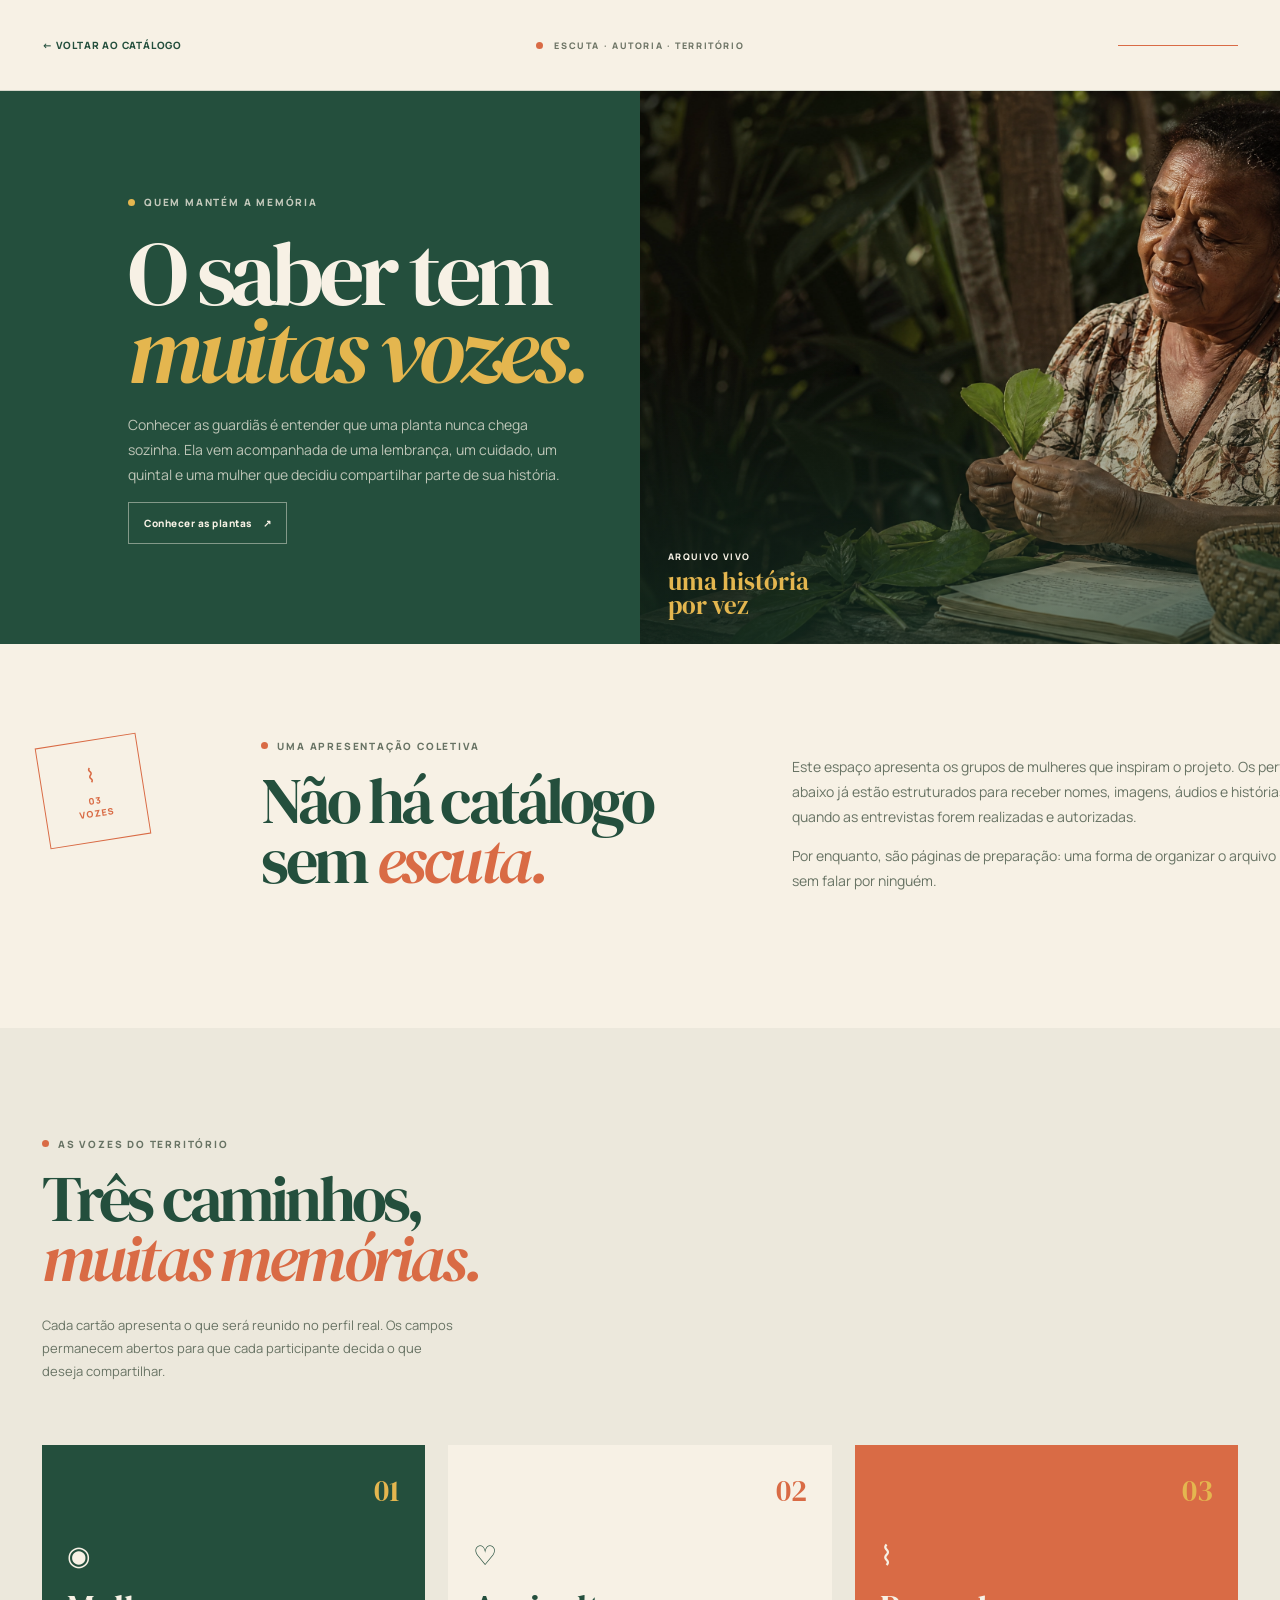
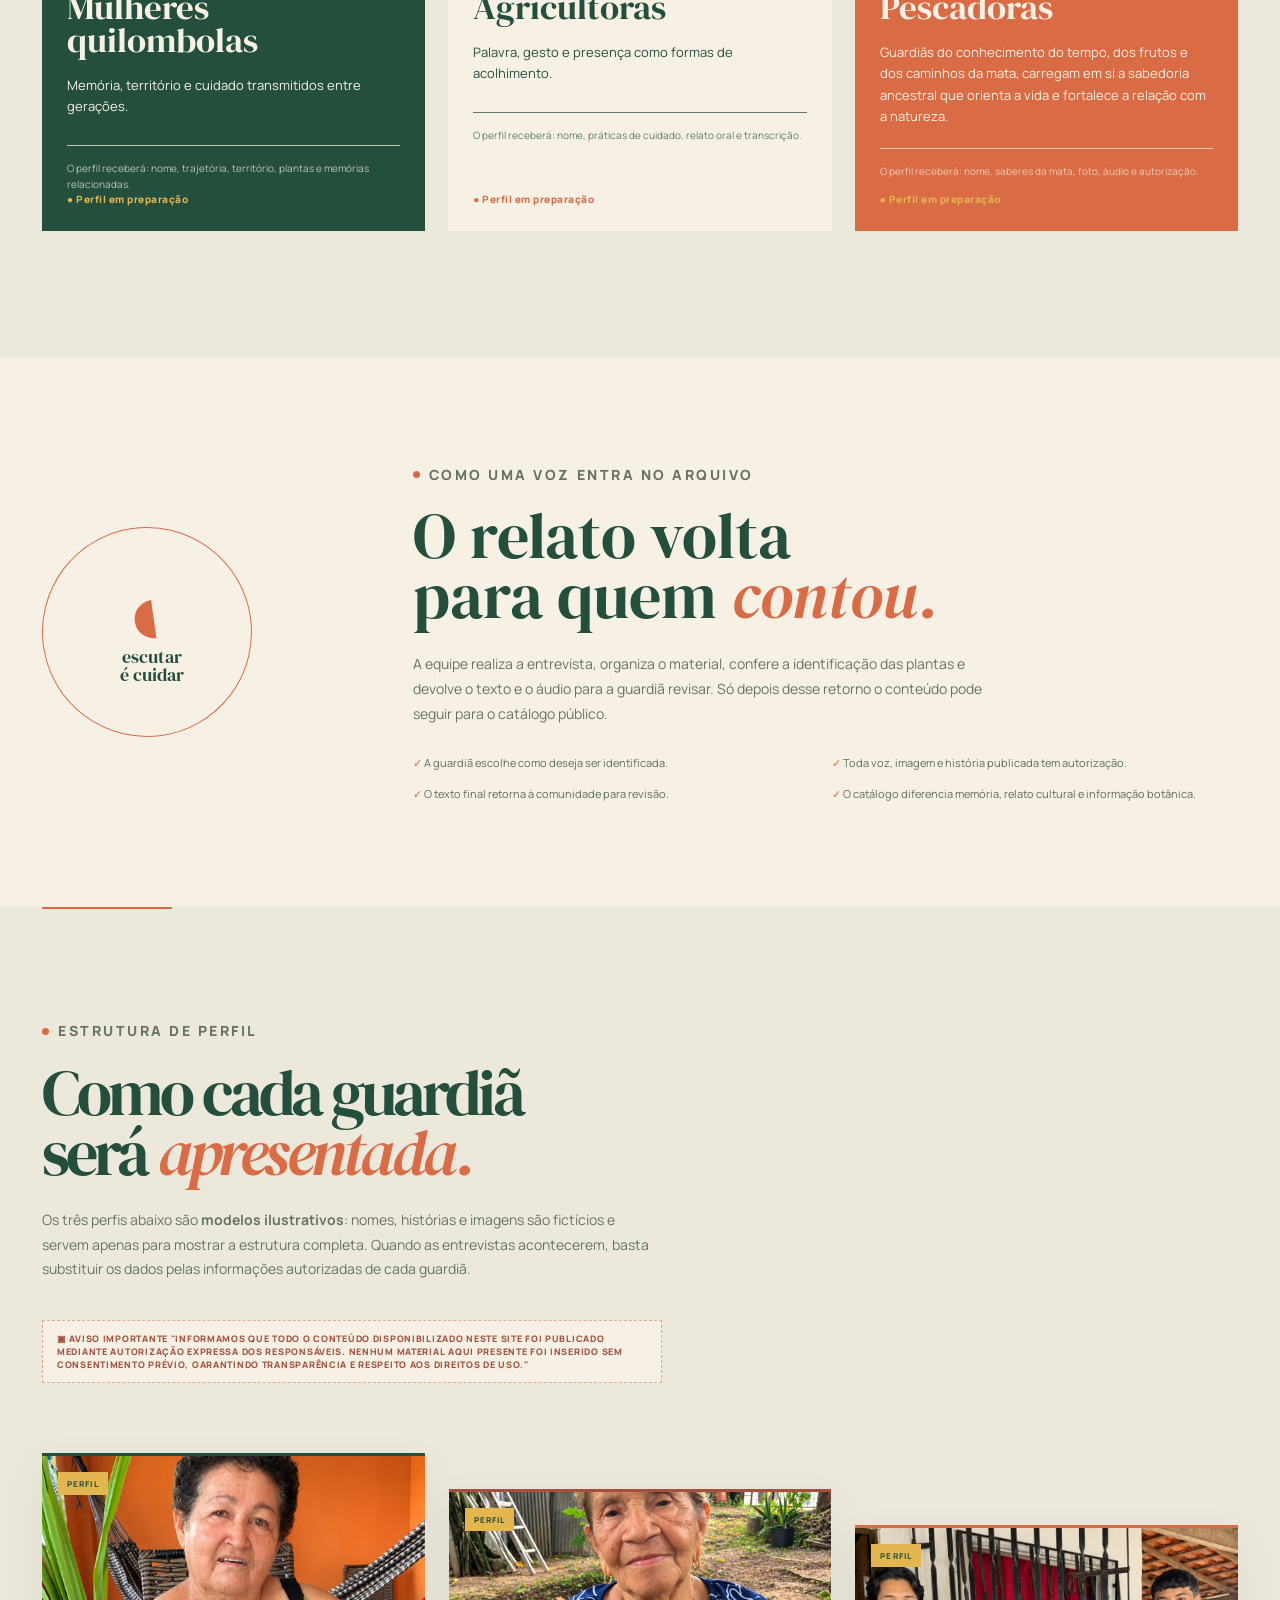
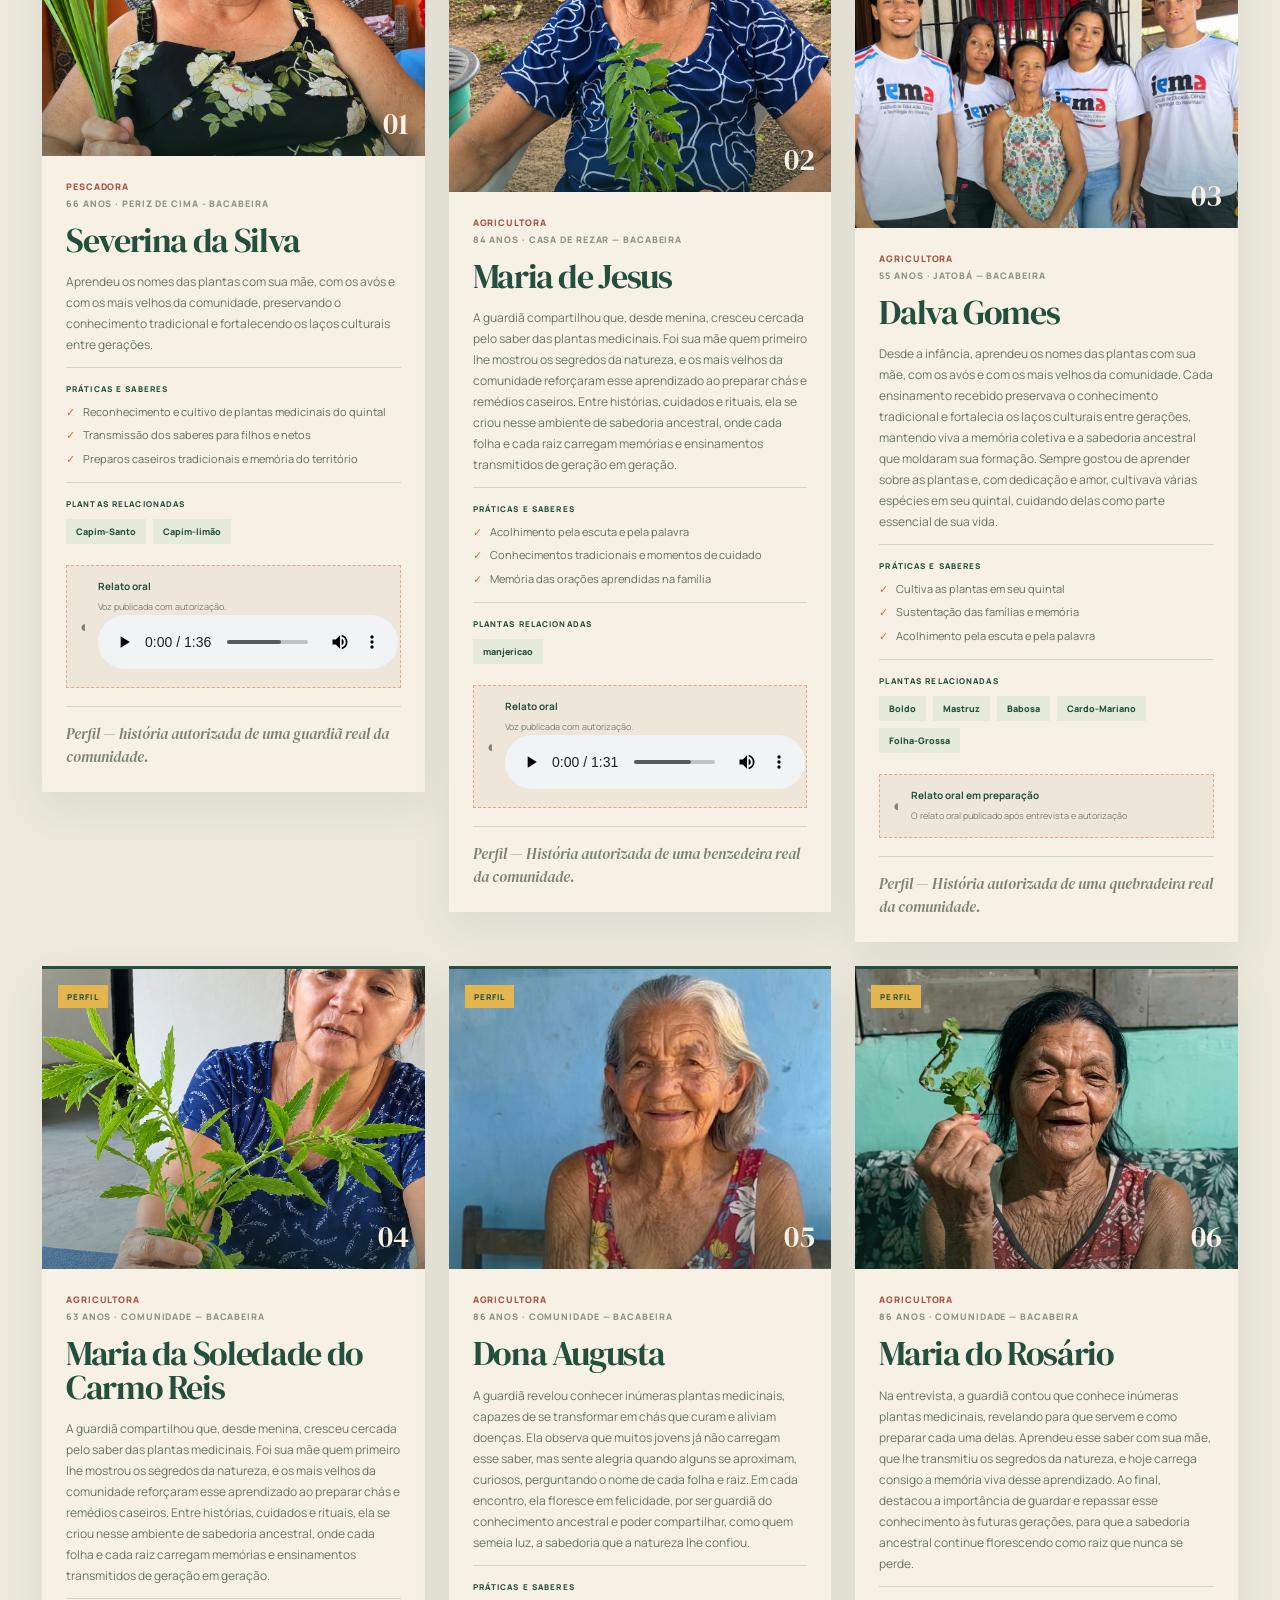
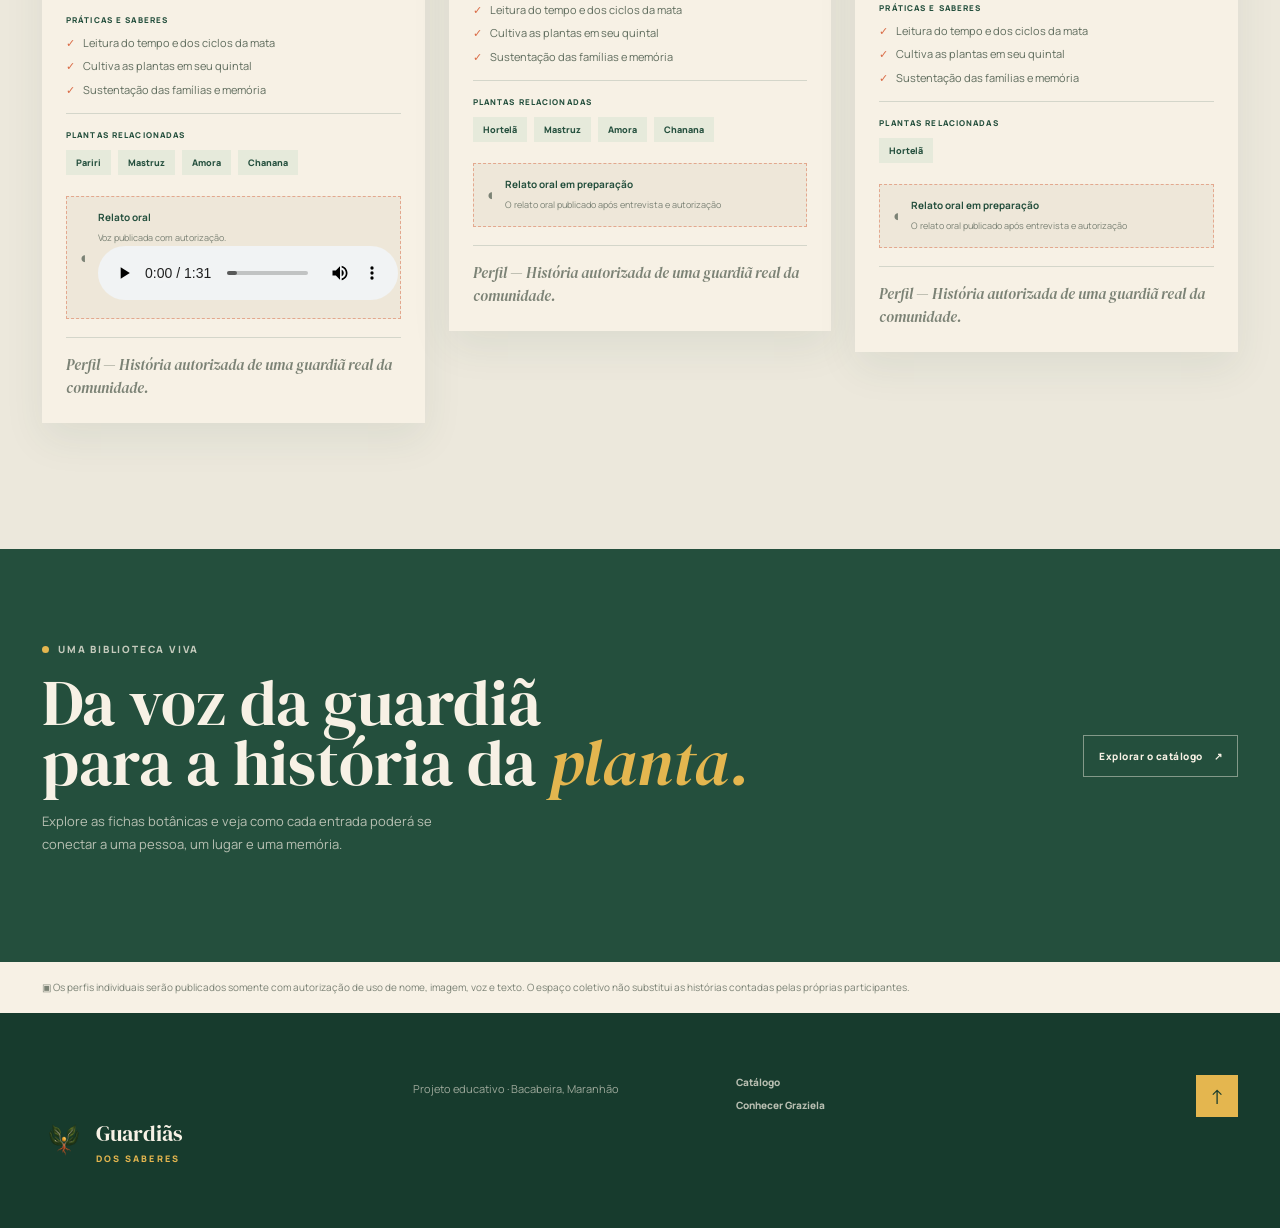
==== commit 36d696ab: "atualização" ====
--- a/guardias.html
+++ b/guardias.html
@@ -21,7 +21,7 @@
       <section class="guardias-intro"><div class="intro-seal">⌇<br /><span>03<br />VOZES</span></div><div><p class="eyebrow"><i></i> Uma apresentação coletiva</p><h2>Não há catálogo<br />sem <em>escuta.</em></h2></div><div><p>Este espaço apresenta os grupos de mulheres que inspiram o projeto. Os perfis abaixo já estão estruturados para receber nomes, imagens, áudios e histórias quando as entrevistas forem realizadas e autorizadas.</p><p>Por enquanto, são páginas de preparação: uma forma de organizar o arquivo sem falar por ninguém.</p></div></section>
 
       <!-- CARTÕES COLETIVOS: altere os textos gerais dos grupos nesta área. -->
-      <section class="voices-section"><div class="section-copy"><p class="eyebrow"><i></i> As vozes do território</p><h2>Três caminhos,<br /><em>muitas memórias.</em></h2><p>Cada cartão apresenta o que será reunido no perfil real. Os campos permanecem abertos para que cada participante decida o que deseja compartilhar.</p></div><div class="voice-cards"><article class="voice-card green"><b>01</b><span>◉</span><h3>Mulheres quilombolas</h3><p>Memória, território e cuidado transmitidos entre gerações.</p><small>O perfil receberá: nome, trajetória, território, plantas e memórias relacionadas.</small><em>● Perfil em preparação</em></article><article class="voice-card paper"><b>02</b><span>♡</span><h3>Benzedeiras</h3><p>Palavra, gesto e presença como formas de acolhimento.</p><small>O perfil receberá: nome, práticas de cuidado, relato oral e transcrição.</small><em>● Perfil em preparação</em></article><article class="voice-card clay"><b>03</b><span>⌇</span><h3>Quebradeiras de coco</h3><p>Conhecimento do tempo, do fruto e dos caminhos da mata.</p><small>O perfil receberá: nome, saberes da mata, foto, áudio e autorização.</small><em>● Perfil em preparação</em></article></div></section>
+      <section class="voices-section"><div class="section-copy"><p class="eyebrow"><i></i> As vozes do território</p><h2>Três caminhos,<br /><em>muitas memórias.</em></h2><p>Cada cartão apresenta o que será reunido no perfil real. Os campos permanecem abertos para que cada participante decida o que deseja compartilhar.</p></div><div class="voice-cards"><article class="voice-card green"><b>01</b><span>◉</span><h3>Mulheres quilombolas</h3><p>Memória, território e cuidado transmitidos entre gerações.</p><small>O perfil receberá: nome, trajetória, território, plantas e memórias relacionadas.</small><em>● Perfil em preparação</em></article><article class="voice-card paper"><b>02</b><span>♡</span><h3>Agricultoras</h3><p>Palavra, gesto e presença como formas de acolhimento.</p><small>O perfil receberá: nome, práticas de cuidado, relato oral e transcrição.</small><em>● Perfil em preparação</em></article><article class="voice-card clay"><b>03</b><span>⌇</span><h3>Pescadoras</h3><p>Guardiãs do conhecimento do tempo, dos frutos e dos caminhos da mata, carregam em si a sabedoria ancestral que orienta a vida e fortalece a relação com a natureza.</p><small>O perfil receberá: nome, saberes da mata, foto, áudio e autorização.</small><em>● Perfil em preparação</em></article></div></section>
 
       <section class="listening-section"><div class="listening-mark">◖<span>escutar<br />é cuidar</span></div><div><p class="eyebrow"><i></i> Como uma voz entra no arquivo</p><h2>O relato volta<br />para quem <em>contou.</em></h2><p>A equipe realiza a entrevista, organiza o material, confere a identificação das plantas e devolve o texto e o áudio para a guardiã revisar. Só depois desse retorno o conteúdo pode seguir para o catálogo público.</p><div class="principles"><span>✓ A guardiã escolhe como deseja ser identificada.</span><span>✓ Toda voz, imagem e história publicada tem autorização.</span><span>✓ O texto final retorna à comunidade para revisão.</span><span>✓ O catálogo diferencia memória, relato cultural e informação botânica.</span></div></div></section>
 
@@ -31,7 +31,7 @@
         cria todos os perfis a partir do array MODEL_PROFILES em js/app.js.
         Para adicionar uma guardiã, copie um objeto nesse array.
       =========================================================== -->
-      <section class="profiles-section" id="perfis"><div class="profiles-heading"><p class="eyebrow"><i></i> Estrutura de perfil</p><h2>Como cada guardiã<br />será <em>apresentada.</em></h2><p>Os três perfis abaixo são <strong>modelos ilustrativos</strong>: nomes, histórias e imagens são fictícios e servem apenas para mostrar a estrutura completa. Quando as entrevistas acontecerem, basta substituir os dados pelas informações autorizadas de cada guardiã.</p><span>▣ Conteúdo ilustrativo — nenhum nome, imagem ou história corresponde a pessoas reais.</span></div><div class="profile-grid" id="profile-grid"></div></section>
+      <section class="profiles-section" id="perfis"><div class="profiles-heading"><p class="eyebrow"><i></i> Estrutura de perfil</p><h2>Como cada guardiã<br />será <em>apresentada.</em></h2><p>Os três perfis abaixo são <strong>modelos ilustrativos</strong>: nomes, histórias e imagens são fictícios e servem apenas para mostrar a estrutura completa. Quando as entrevistas acontecerem, basta substituir os dados pelas informações autorizadas de cada guardiã.</p><span>▣ Aviso Importante "Informamos que todo o conteúdo disponibilizado neste site foi publicado mediante autorização expressa dos responsáveis. Nenhum material aqui presente foi inserido sem consentimento prévio, garantindo transparência e respeito aos direitos de uso."</span></div><div class="profile-grid" id="profile-grid"></div></section>
 
       <section class="guardias-cta"><div><p class="eyebrow eyebrow-light"><i></i> Uma biblioteca viva</p><h2>Da voz da guardiã<br />para a história da <em>planta.</em></h2><p>Explore as fichas botânicas e veja como cada entrada poderá se conectar a uma pessoa, um lugar e uma memória.</p></div><a class="outline-button" href="index.html#catalogo">Explorar o catálogo <span>↗</span></a></section>
       <section class="source-note">▣ Os perfis individuais serão publicados somente com autorização de uso de nome, imagem, voz e texto. O espaço coletivo não substitui as histórias contadas pelas próprias participantes.</section>
--- a/css/style.css
+++ b/css/style.css
@@ -38,7 +38,8 @@
 ================================================================ */
 .catalog-section { position:relative; padding:108px max(42px,calc((100vw - 1296px)/2)) 120px; background:var(--mist); }.catalog-section:before,.profiles-section:before,.timeline-section:before { content:""; position:absolute; top:0; left:max(42px,calc((100vw - 1296px)/2)); width:130px; border-top:2px solid var(--clay); }.section-head { display:flex; justify-content:space-between; align-items:end; }.section-head h2 { margin:18px 0 0; color:var(--forest); font-size:clamp(46px,5.2vw,75px); }.section-head h2 em { color:var(--clay); }.section-aside { color:#6d7465; font-size:10px; font-weight:900; letter-spacing:.14em; line-height:1.4; text-align:right; text-transform:uppercase; }.section-aside b { color:var(--clay); font:400 29px var(--serif); }
 .catalog-toolbar { display:flex; justify-content:space-between; gap:30px; margin:63px 0 34px; padding-bottom:15px; border-bottom:1px solid var(--line); }.search-box { min-width:min(100%,420px); display:flex; align-items:center; gap:12px; color:var(--forest); }.search-box span { font-size:22px; }.search-box input { width:100%; border:0; outline:0; background:transparent; color:var(--forest); font-size:12px; }.search-box input::placeholder { color:#8b9287; }.search-box button { border:0; background:transparent; color:#7b8275; font-size:22px; }.filter-tabs { display:flex; gap:20px; overflow:auto; }.filter-tabs button { padding:8px 0; border:0; border-bottom:2px solid transparent; background:transparent; color:#7b8275; font-size:10px; font-weight:900; letter-spacing:.08em; white-space:nowrap; }.filter-tabs button.active { border-color:var(--clay); color:var(--forest); }
-.catalog-grid { display:grid; grid-template-columns:repeat(3,minmax(0,1fr)); gap:22px; }.plant-card { min-width:0; background:var(--paper); transition:transform .25s var(--ease),box-shadow .25s var(--ease); }.plant-card:nth-child(2) { margin-top:38px; }.plant-card:nth-child(3) { margin-top:76px; }.plant-card:hover { transform:translateY(-6px); box-shadow:0 18px 35px rgba(36,79,61,.12); }.plant-image { position:relative; height:250px; overflow:hidden; background:#b8c0a7; }.plant-image img { width:100%; height:100%; object-fit:cover; transition:transform .45s var(--ease); }.plant-card:hover .plant-image img { transform:scale(1.03); }.plant-image:after { content:""; position:absolute; inset:0; background:linear-gradient(0deg,rgba(23,59,45,.52),transparent 45%); }.plant-image small { position:absolute; z-index:1; top:18px; left:19px; color:var(--paper); font-size:9px; font-weight:900; letter-spacing:.18em; }.plant-open { position:absolute; z-index:1; right:16px; bottom:16px; width:38px; height:38px; border:0; background:var(--paper); color:var(--forest); font-size:18px; }.plant-open:hover { background:var(--clay); color:var(--paper); }.plant-body { padding:23px 24px 26px; }.plant-meta { display:flex; justify-content:space-between; gap:12px; align-items:center; }.status { padding:5px 8px; font-size:8px; font-weight:900; letter-spacing:.08em; text-transform:uppercase; }.status.warm { color:#a05639; background:#f1ddc7; }.status.green { color:#52705a; background:#d7e1d2; }.status.clay { color:#a3513d; background:#ecd2c8; }.plant-meta em { color:#8b9287; font-size:9px; }.plant-body h3 { margin:27px 0 2px; font:400 34px/1 var(--serif); letter-spacing:-.04em; }.scientific { margin:0; color:#7b8275; font-size:12px; font-style:italic; }.plant-body p:not(.scientific) { min-height:66px; margin:20px 0 25px; color:#687364; font-size:12px; line-height:1.65; }.open-link { border:0; background:transparent; color:var(--clay); font-size:11px; font-weight:900; letter-spacing:.06em; }.open-link:hover { color:var(--forest); }.catalog-footer { display:flex; justify-content:space-between; gap:20px; margin-top:47px; padding-top:18px; border-top:1px solid var(--line); color:#7b8275; font-size:9px; letter-spacing:.05em; }.catalog-footer span i { width:7px; height:7px; display:inline-block; margin-right:8px; border-radius:50%; background:var(--clay); }.empty-state { padding:45px; color:#687364; text-align:center; }.empty-state h3 { margin:10px; font:400 28px var(--serif); color:var(--forest); }.empty-state button { border:0; background:transparent; color:var(--clay); font-weight:800; }
+.catalog-grid { display:grid; grid-template-columns:repeat(3,minmax(0,1fr)); gap:22px; }.plant-card { min-width:0; background:var(--paper); transition:transform .25s var(--ease),box-shadow .25s var(--ease); }.plant-card:nth-child(2) { margin-top:38px; }.plant-card:nth-child(3) { margin-top:76px; }.plant-card:hover { transform:translateY(-6px); box-shadow:0 18px 35px rgba(36,79,61,.12); }.plant-image { position:relative; height:250px; overflow:hidden; background:#b8c0a7; }.plant-image img { width:100%; height:100%; object-fit:cover; transition:transform .45s var(--ease); }.plant-card:hover .plant-image img { transform:scale(1.03); }.plant-image:after { content:""; position:absolute; inset:0; background:linear-gradient(0deg,rgba(23,59,45,.52),transparent 45%); }.plant-image small { position:absolute; z-index:1; top:18px; left:19px; color:var(--paper); font-size:9px; font-weight:900; letter-spacing:.18em; }.plant-open { position:absolute; z-index:1; right:16px; bottom:16px; width:38px; height:38px; border:0; background:var(--paper); color:var(--forest); font-size:18px; }.plant-open:hover { background:var(--clay); color:var(--paper); }
+.plant-body { padding:23px 24px 26px; }.plant-meta { display:flex; justify-content:space-between; gap:12px; align-items:center; }.status { padding:5px 8px; font-size:8px; font-weight:900; letter-spacing:.08em; text-transform:uppercase; }.status.warm { color:#a05639; background:#f1ddc7; }.status.green { color:#52705a; background:#d7e1d2; }.status.clay { color:#a3513d; background:#ecd2c8; }.plant-meta em { color:#8b9287; font-size:9px; }.plant-body h3 { margin:27px 0 2px; font:400 34px/1 var(--serif); letter-spacing:-.04em; }.scientific { margin:0; color:#7b8275; font-size:12px; font-style:italic; }.plant-body p:not(.scientific) { min-height:66px; margin:20px 0 25px; color:#687364; font-size:15px; line-height:1.65; text-align:justify;  white-space:pre-line; word-spacing:0.05em;}.open-link { border:0; background:transparent; color:var(--clay); font-size:11px; font-weight:900; letter-spacing:.06em; }.open-link:hover { color:var(--forest); }.catalog-footer { display:flex; justify-content:space-between; gap:20px; margin-top:47px; padding-top:18px; border-top:1px solid var(--line); color:#7b8275; font-size:9px; letter-spacing:.05em; }.catalog-footer span i { width:7px; height:7px; display:inline-block; margin-right:8px; border-radius:50%; background:var(--clay); }.empty-state { padding:45px; color:#687364; text-align:center; }.empty-state h3 { margin:10px; font:400 28px var(--serif); color:var(--forest); }.empty-state button { border:0; background:transparent; color:var(--clay); font-weight:800; }
 
 /* MODAIS DE PLANTA E QR CODE */
 .modal-backdrop { position:fixed; z-index:70; inset:0; display:grid; place-items:center; padding:25px; background:rgba(16,39,29,.72); backdrop-filter:blur(8px); }.plant-modal { width:min(900px,100%); max-height:calc(100vh - 50px); display:grid; grid-template-columns:43% 57%; position:relative; overflow:auto; background:var(--paper); box-shadow:0 25px 80px rgba(12,31,23,.4); }.modal-close { position:absolute; z-index:4; top:15px; right:15px; width:36px; height:36px; border:0; background:var(--paper); color:var(--forest); font-size:23px; }.modal-close:hover { background:var(--clay); color:var(--paper); }.plant-modal-image { min-height:500px; position:relative; }.plant-modal-image img { width:100%; height:100%; object-fit:cover; }.plant-modal-image:after { content:""; position:absolute; inset:0; background:linear-gradient(0deg,rgba(23,59,45,.55),transparent 48%); }.plant-modal-image div { position:absolute; z-index:2; left:24px; right:24px; bottom:24px; display:flex; justify-content:space-between; color:var(--paper); font-size:9px; font-weight:900; letter-spacing:.15em; }.plant-modal-image b { padding:13px 9px; background:var(--paper); color:var(--forest); }.plant-modal-content { padding:52px 47px 39px; }.plant-modal-content h2,.qr-modal h2 { margin:22px 0 3px; font:400 54px/.9 var(--serif); letter-spacing:-.05em; }.plant-modal-content h2+em { color:#7b8275; font-size:12px; }.modal-lead { margin:27px 0; color:#687364; font-size:14px; line-height:1.7; }.modal-data { display:grid; grid-template-columns:repeat(2,1fr); gap:13px; padding:18px 0; border-block:1px solid var(--line); }.modal-data div { display:flex; flex-direction:column; gap:7px; }.modal-data span { color:#8b9287; font-size:9px; font-weight:900; letter-spacing:.07em; text-transform:uppercase; }.modal-data b { font-size:11px; line-height:1.35; }.modal-alert { display:flex; gap:11px; margin:22px 0; padding:14px; background:#e6eadb; color:#52705a; font-size:10px; line-height:1.55; }.audio-pending { display:flex; align-items:center; gap:11px; margin:18px 0; padding:13px 14px; border:1px dashed rgba(217,107,69,.5); background:#eee7d9; }.audio-pending b { display:block; font-size:10px; }.audio-pending span { color:#7b8275; font-size:9px; }.audio-pending em { margin-left:auto; color:#a05639; font-size:8px; font-style:normal; font-weight:900; letter-spacing:.1em; }.audio-native { width:100%; margin:18px 0; }.qr-button { display:inline-flex; gap:8px; border:1px solid rgba(36,79,61,.3); padding:12px 14px; background:transparent; color:var(--forest); font-size:10px; font-weight:900; }.qr-button:hover { background:var(--clay); border-color:var(--clay); color:var(--paper); }.qr-modal { position:relative; width:min(410px,100%); padding:47px 38px 34px; background:var(--paper); text-align:center; }.qr-modal h2 { font-size:43px; }.qr-modal h2 em { color:var(--clay); }.qr-modal p { color:#687364; font-size:12px; line-height:1.6; }.qr-modal img { width:220px; max-width:100%; margin:16px auto; }.qr-modal code { display:block; overflow-wrap:anywhere; color:#7b8275; font-size:9px; }.toast { position:fixed; right:20px; bottom:20px; z-index:90; max-width:300px; padding:13px 16px; background:var(--forest); color:var(--paper); font-size:11px; box-shadow:0 14px 35px rgba(0,0,0,.2); opacity:0; transform:translateY(12px); pointer-events:none; transition:.2s var(--ease); }.toast.show { opacity:1; transform:translateY(0); }
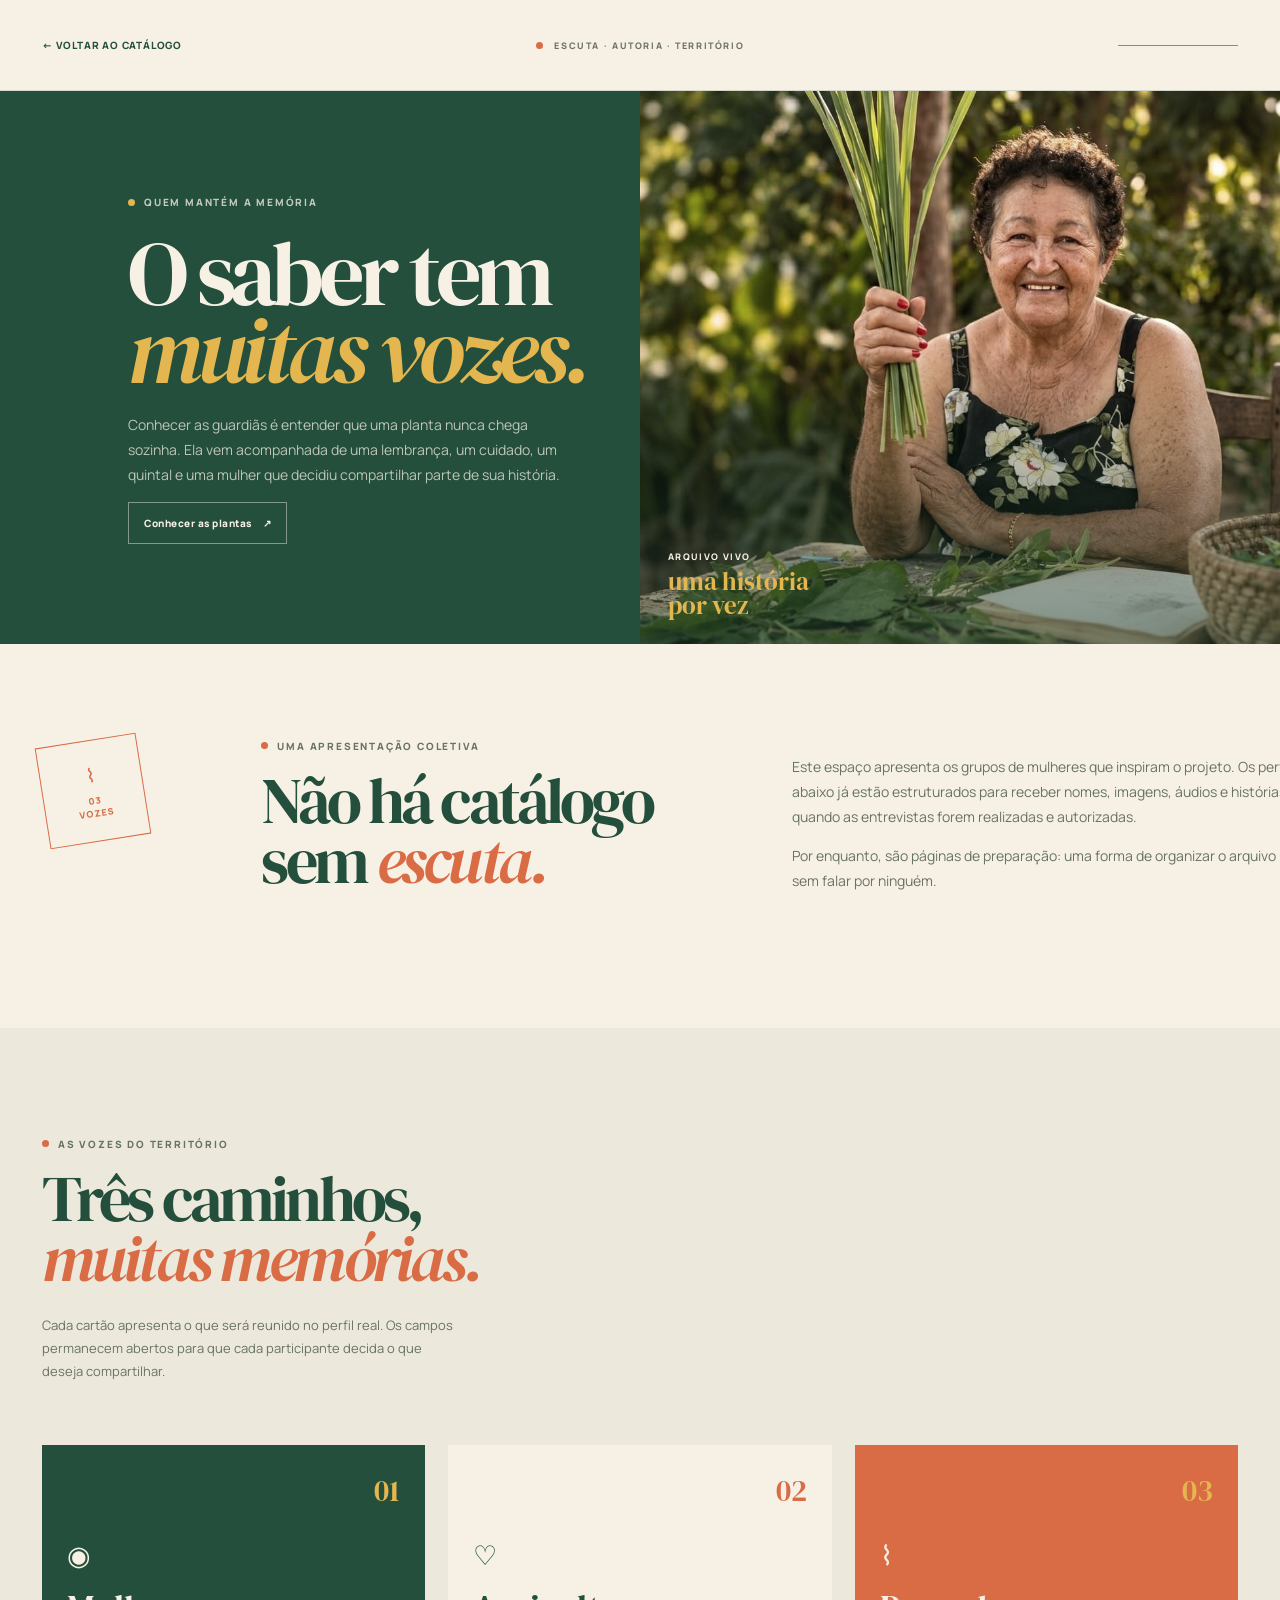
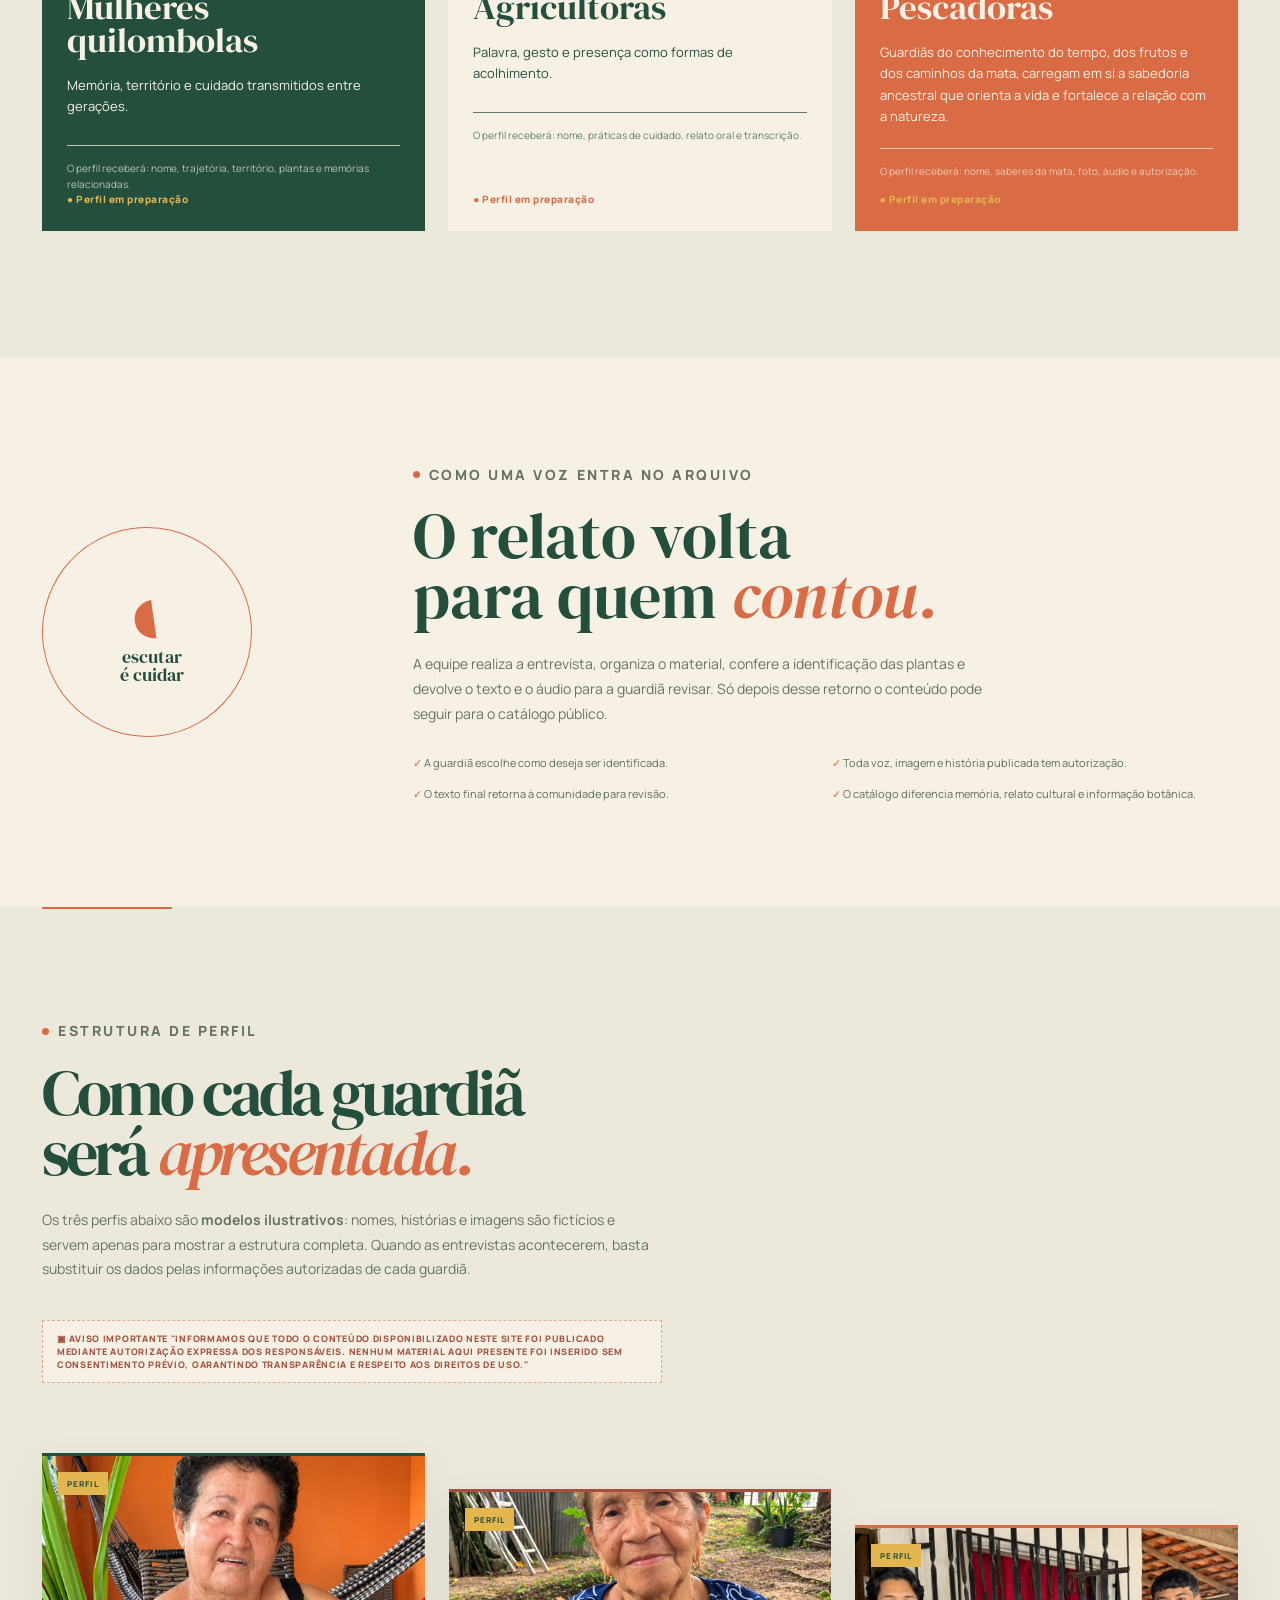
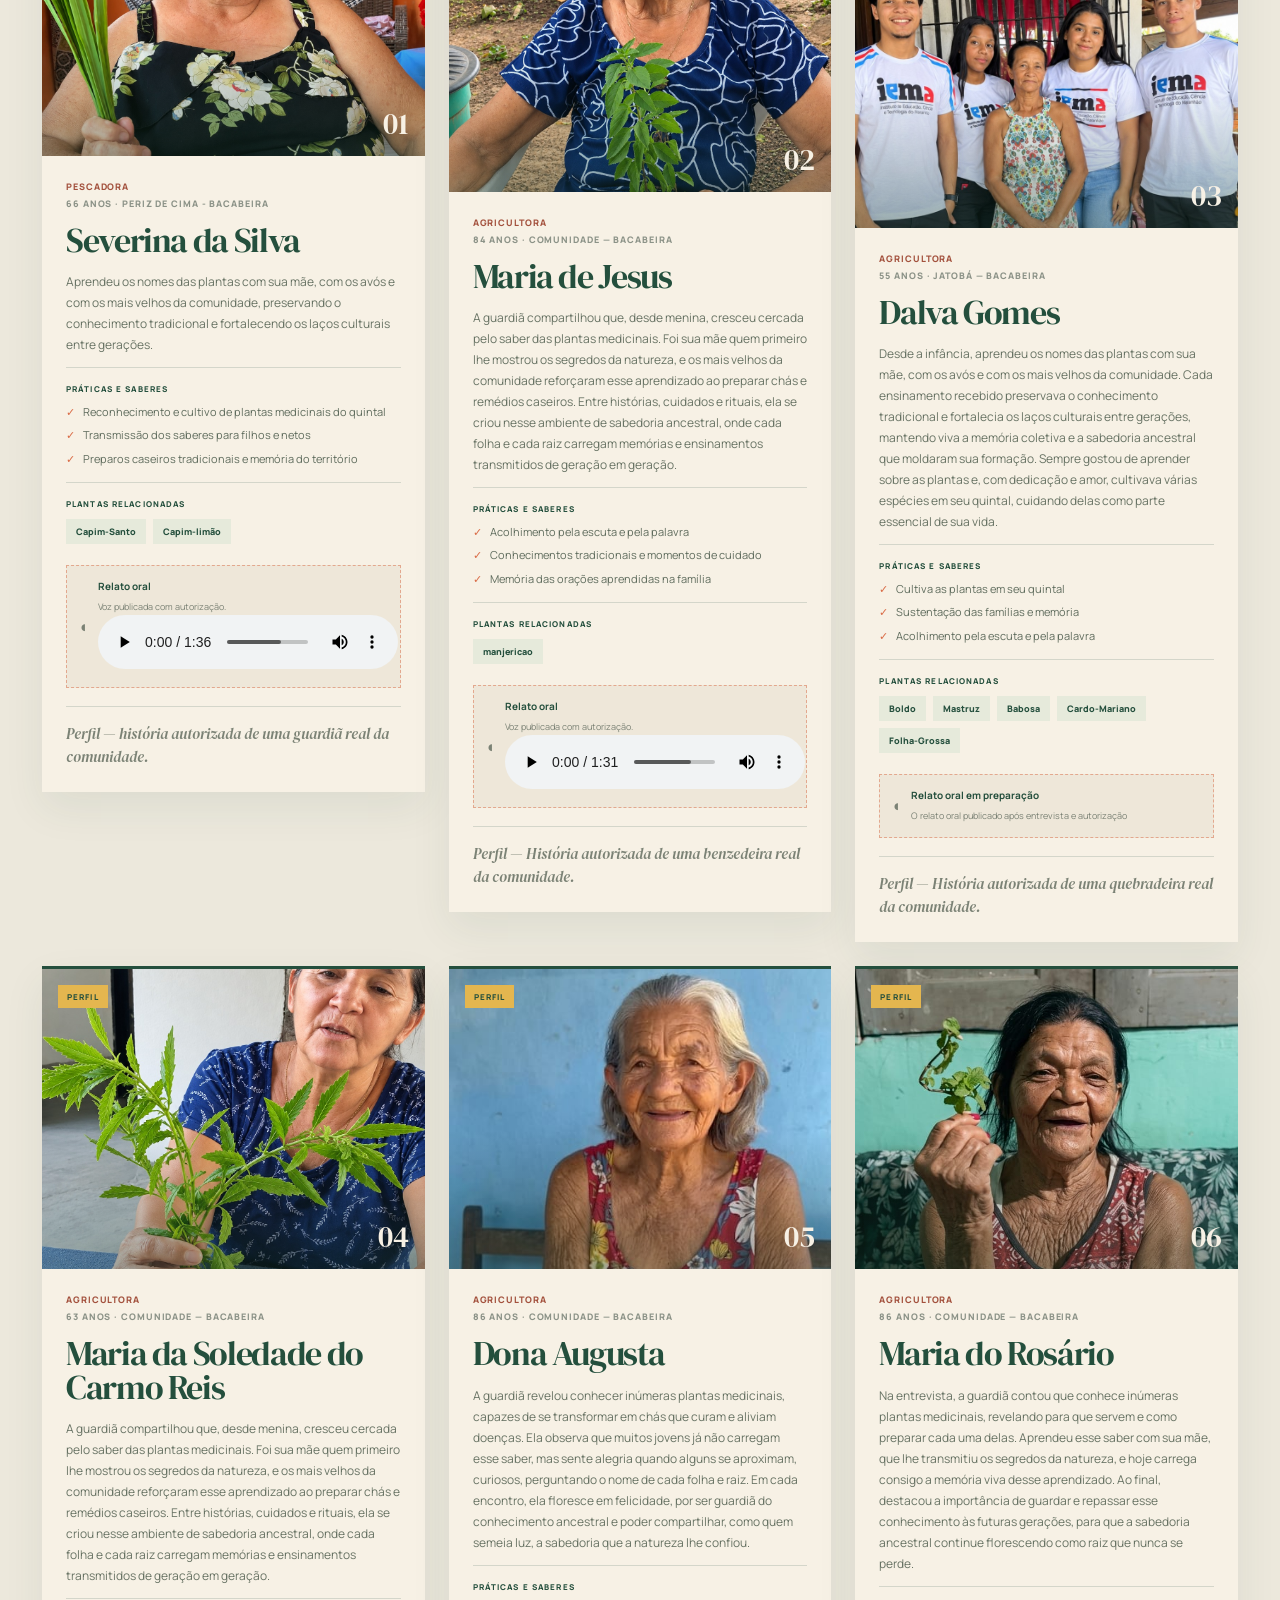
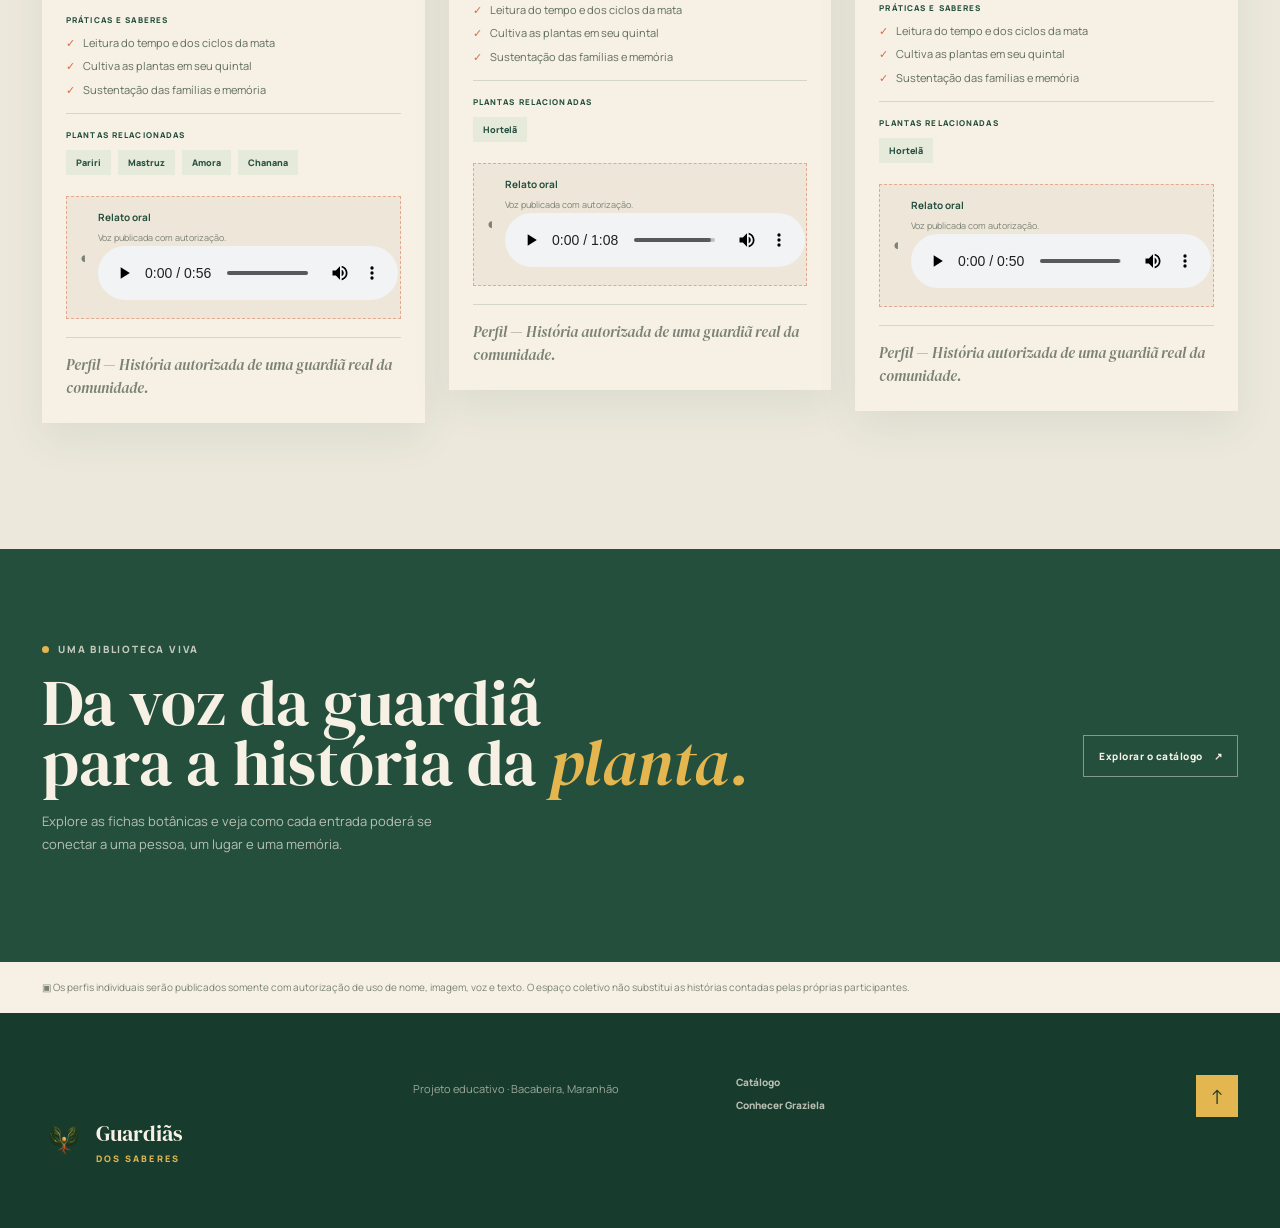
==== commit 93936623: "atualização" ====
--- a/guardias.html
+++ b/guardias.html
@@ -15,7 +15,7 @@
     <main>
       <section class="sub-hero guardias-hero">
         <div><p class="eyebrow eyebrow-light"><i></i> Quem mantém a memória</p><h1>O saber tem<br /><em>muitas vozes.</em></h1><p>Conhecer as guardiãs é entender que uma planta nunca chega sozinha. Ela vem acompanhada de uma lembrança, um cuidado, um quintal e uma mulher que decidiu compartilhar parte de sua história.</p><a class="outline-button" href="index.html#catalogo">Conhecer as plantas <span>↗</span></a></div>
-        <figure><img src="assets/guardias-hero.jpg" alt="Mulher segurando uma folha em um quintal" /><figcaption><span>ARQUIVO VIVO</span><strong>uma história<br />por vez</strong></figcaption></figure>
+        <figure><img src="assets/capa02.jpeg" alt="Mulher segurando uma folha em um quintal" /><figcaption><span>ARQUIVO VIVO</span><strong>uma história<br />por vez</strong></figcaption></figure>
       </section>
 
       <section class="guardias-intro"><div class="intro-seal">⌇<br /><span>03<br />VOZES</span></div><div><p class="eyebrow"><i></i> Uma apresentação coletiva</p><h2>Não há catálogo<br />sem <em>escuta.</em></h2></div><div><p>Este espaço apresenta os grupos de mulheres que inspiram o projeto. Os perfis abaixo já estão estruturados para receber nomes, imagens, áudios e histórias quando as entrevistas forem realizadas e autorizadas.</p><p>Por enquanto, são páginas de preparação: uma forma de organizar o arquivo sem falar por ninguém.</p></div></section>
